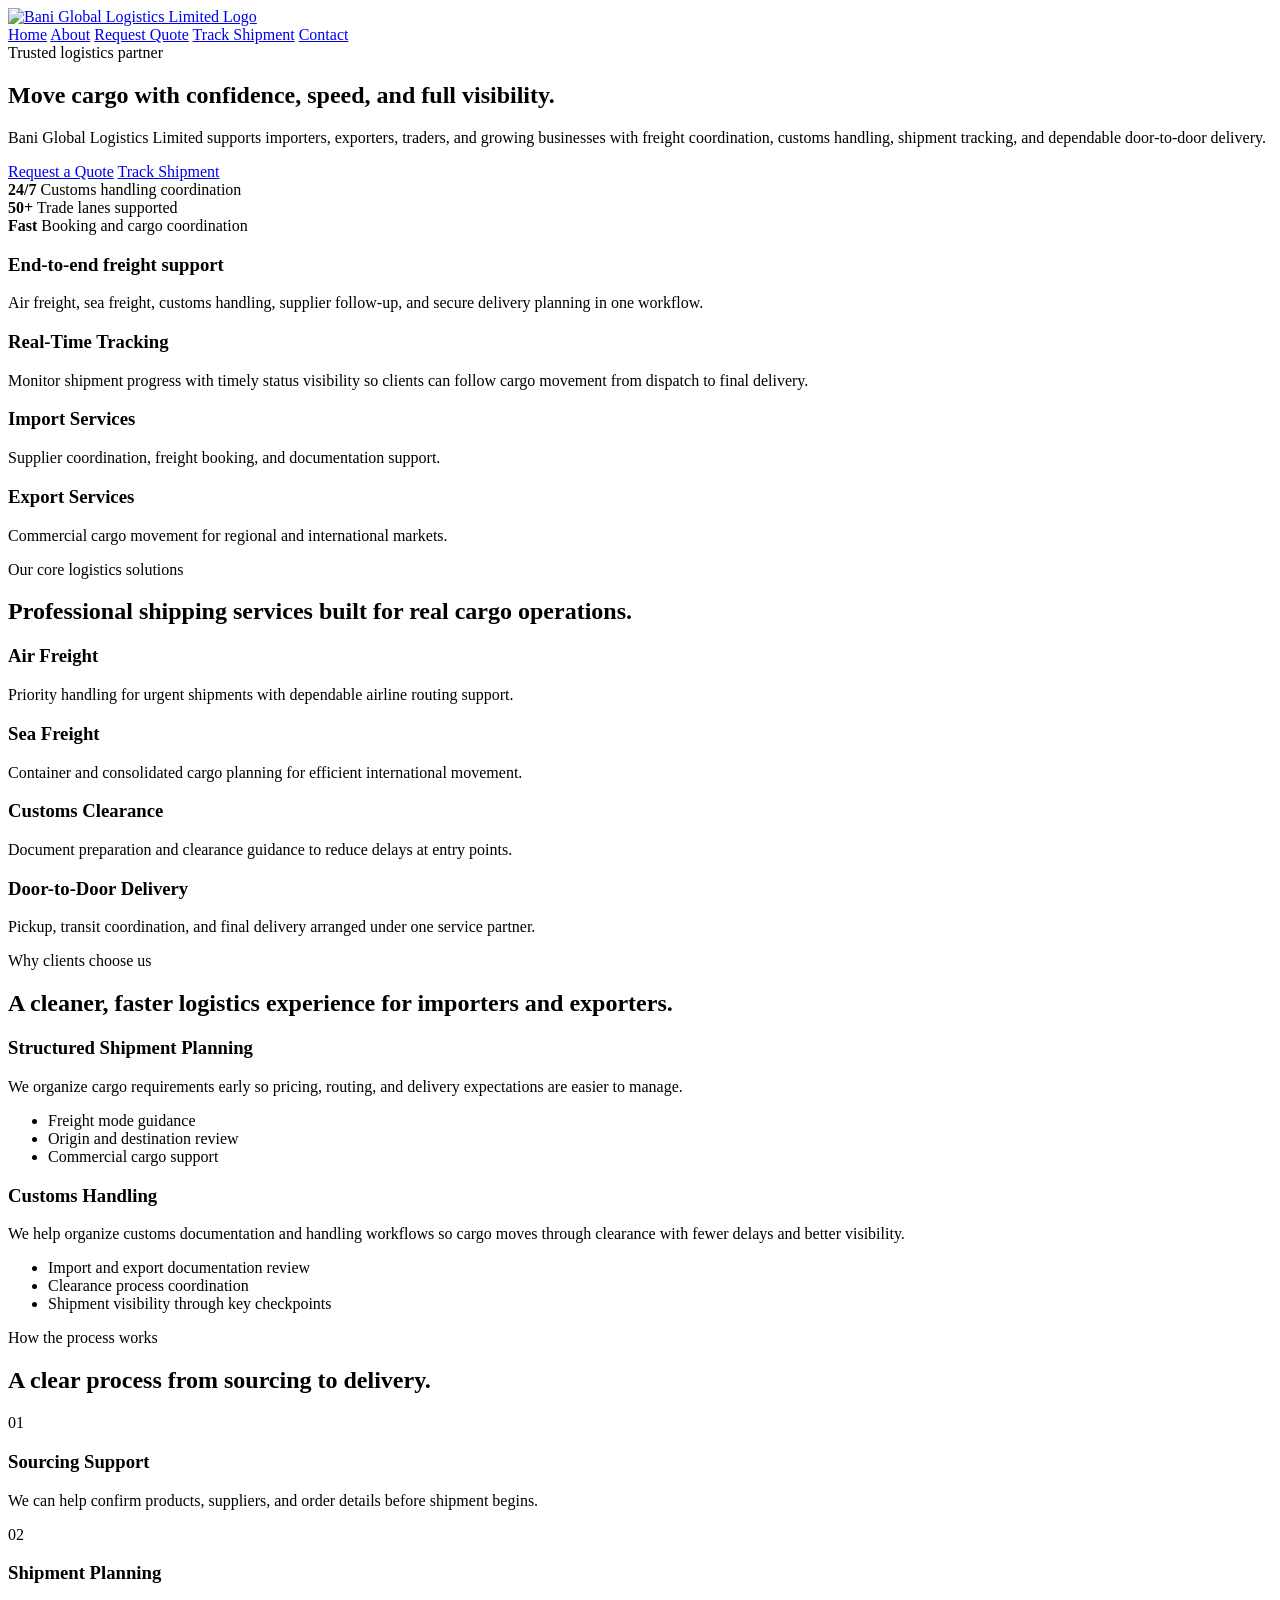
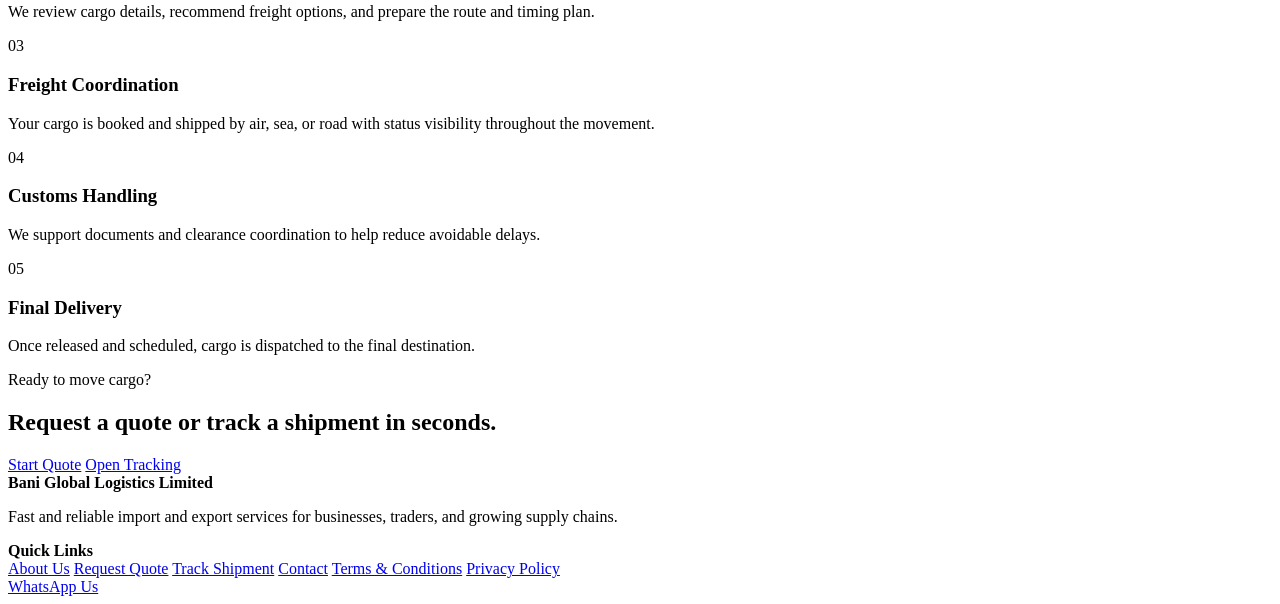
==== index.html @ d04622f5 "Add files to Repo via Upload" ====
<!DOCTYPE html>
<html lang="en">
  <head>
    <meta charset="UTF-8">
    <meta name="viewport" content="width=device-width, initial-scale=1.0">
    <title>Bani Global Logistics Limited | Global Freight & Delivery</title>
    <meta
      name="description"
      content="Bani Global Logistics Limited provides dependable freight forwarding, customs handling, tracking, and cargo delivery solutions."
    >
    <link rel="stylesheet" href="css/style.css">
  </head>
  <body>
    <header class="site-header">
      <div class="nav-wrap">
        <a class="brand" href="index.html" aria-label="Bani Global Logistics Limited home">
          <img src="images/logo.png" alt="Bani Global Logistics Limited Logo">
        </a>
        <nav class="site-nav" aria-label="Main navigation">
          <a class="active" href="index.html">Home</a>
          <a href="about.html">About</a>
          <a href="quote.html">Request Quote</a>
          <a href="track.html">Track Shipment</a>
          <a href="contact.html">Contact</a>
        </nav>
      </div>
    </header>

    <main>
      <section class="hero">
        <div class="hero-copy">
          <div class="eyebrow">Trusted logistics partner</div>
          <h1>Move cargo with confidence, speed, and full visibility.</h1>
          <p>
            Bani Global Logistics Limited supports importers, exporters, traders, and growing
            businesses with freight coordination, customs handling, shipment
            tracking, and dependable door-to-door delivery.
          </p>
          <div class="hero-actions">
            <a class="button primary" href="quote.html">Request a Quote</a>
            <a class="button secondary" href="track.html">Track Shipment</a>
          </div>
          <div class="hero-stats">
            <div class="stat-chip">
              <strong>24/7</strong>
              <span>Customs handling coordination</span>
            </div>
            <div class="stat-chip">
              <strong>50+</strong>
              <span>Trade lanes supported</span>
            </div>
            <div class="stat-chip">
              <strong>Fast</strong>
              <span>Booking and cargo coordination</span>
            </div>
          </div>
        </div>

        <div class="hero-panel">
          <div class="hero-grid">
            <div class="panel panel-dark">
              <h3>End-to-end freight support</h3>
              <p>
                Air freight, sea freight, customs handling, supplier follow-up,
                and secure delivery planning in one workflow.
              </p>
            </div>
            <div class="panel panel-accent">
              <h3>Real-Time Tracking</h3>
              <p>
                Monitor shipment progress with timely status visibility so clients
                can follow cargo movement from dispatch to final delivery.
              </p>
            </div>
            <div class="panel">
              <h3>Import Services</h3>
              <p>Supplier coordination, freight booking, and documentation support.</p>
            </div>
            <div class="panel">
              <h3>Export Services</h3>
              <p>Commercial cargo movement for regional and international markets.</p>
            </div>
          </div>
        </div>
      </section>

      <section class="section">
        <p class="section-intro">Our core logistics solutions</p>
        <h2 class="section-title">Professional shipping services built for real cargo operations.</h2>
        <div class="services-grid">
          <article class="service-card">
            <h3>Air Freight</h3>
            <p>Priority handling for urgent shipments with dependable airline routing support.</p>
          </article>
          <article class="service-card">
            <h3>Sea Freight</h3>
            <p>Container and consolidated cargo planning for efficient international movement.</p>
          </article>
          <article class="service-card">
            <h3>Customs Clearance</h3>
            <p>Document preparation and clearance guidance to reduce delays at entry points.</p>
          </article>
          <article class="service-card">
            <h3>Door-to-Door Delivery</h3>
            <p>Pickup, transit coordination, and final delivery arranged under one service partner.</p>
          </article>
        </div>
      </section>

      <section class="section">
        <p class="section-intro">Why clients choose us</p>
        <h2 class="section-title">A cleaner, faster logistics experience for importers and exporters.</h2>
        <div class="feature-grid">
          <article class="service-card">
            <h3>Structured Shipment Planning</h3>
            <p>
              We organize cargo requirements early so pricing, routing, and
              delivery expectations are easier to manage.
            </p>
            <ul class="list">
              <li>Freight mode guidance</li>
              <li>Origin and destination review</li>
              <li>Commercial cargo support</li>
            </ul>
          </article>
          <article class="service-card">
            <h3>Customs Handling</h3>
            <p>
              We help organize customs documentation and handling workflows so
              cargo moves through clearance with fewer delays and better visibility.
            </p>
            <ul class="list">
              <li>Import and export documentation review</li>
              <li>Clearance process coordination</li>
              <li>Shipment visibility through key checkpoints</li>
            </ul>
          </article>
        </div>
      </section>

      <section class="section process-section">
        <p class="section-intro">How the process works</p>
        <h2 class="section-title">A clear process from sourcing to delivery.</h2>
        <div class="process-grid">
          <article class="process-card">
            <span class="process-number">01</span>
            <h3>Sourcing Support</h3>
            <p>We can help confirm products, suppliers, and order details before shipment begins.</p>
          </article>
          <article class="process-card">
            <span class="process-number">02</span>
            <h3>Shipment Planning</h3>
            <p>We review cargo details, recommend freight options, and prepare the route and timing plan.</p>
          </article>
          <article class="process-card">
            <span class="process-number">03</span>
            <h3>Freight Coordination</h3>
            <p>Your cargo is booked and shipped by air, sea, or road with status visibility throughout the movement.</p>
          </article>
          <article class="process-card">
            <span class="process-number">04</span>
            <h3>Customs Handling</h3>
            <p>We support documents and clearance coordination to help reduce avoidable delays.</p>
          </article>
          <article class="process-card">
            <span class="process-number">05</span>
            <h3>Final Delivery</h3>
            <p>Once released and scheduled, cargo is dispatched to the final destination.</p>
          </article>
        </div>
      </section>

      <section class="section">
        <div class="cta-banner">
          <div>
            <p class="section-intro">Ready to move cargo?</p>
            <h2 class="section-title">Request a quote or track a shipment in seconds.</h2>
          </div>
          <div class="hero-actions">
            <a class="button primary" href="quote.html">Start Quote</a>
            <a class="button secondary" href="track.html">Open Tracking</a>
          </div>
        </div>
      </section>
    </main>

    <footer class="site-footer">
      <div class="footer-card footer-grid">
        <div>
          <strong>Bani Global Logistics Limited</strong>
          <p>
            Fast and reliable import and export services for businesses, traders,
            and growing supply chains.
          </p>
        </div>
        <div>
          <strong>Quick Links</strong>
          <div class="footer-links">
            <a href="about.html">About Us</a>
            <a href="quote.html">Request Quote</a>
            <a href="track.html">Track Shipment</a>
            <a href="contact.html">Contact</a>
            <a href="terms.html">Terms & Conditions</a>
            <a href="privacy.html">Privacy Policy</a>
          </div>
        </div>
      </div>
    </footer>

    <a class="whatsapp-float" href="https://wa.me/254782013236" target="_blank" rel="noopener noreferrer">
      WhatsApp Us
    </a>
  </body>
</html>
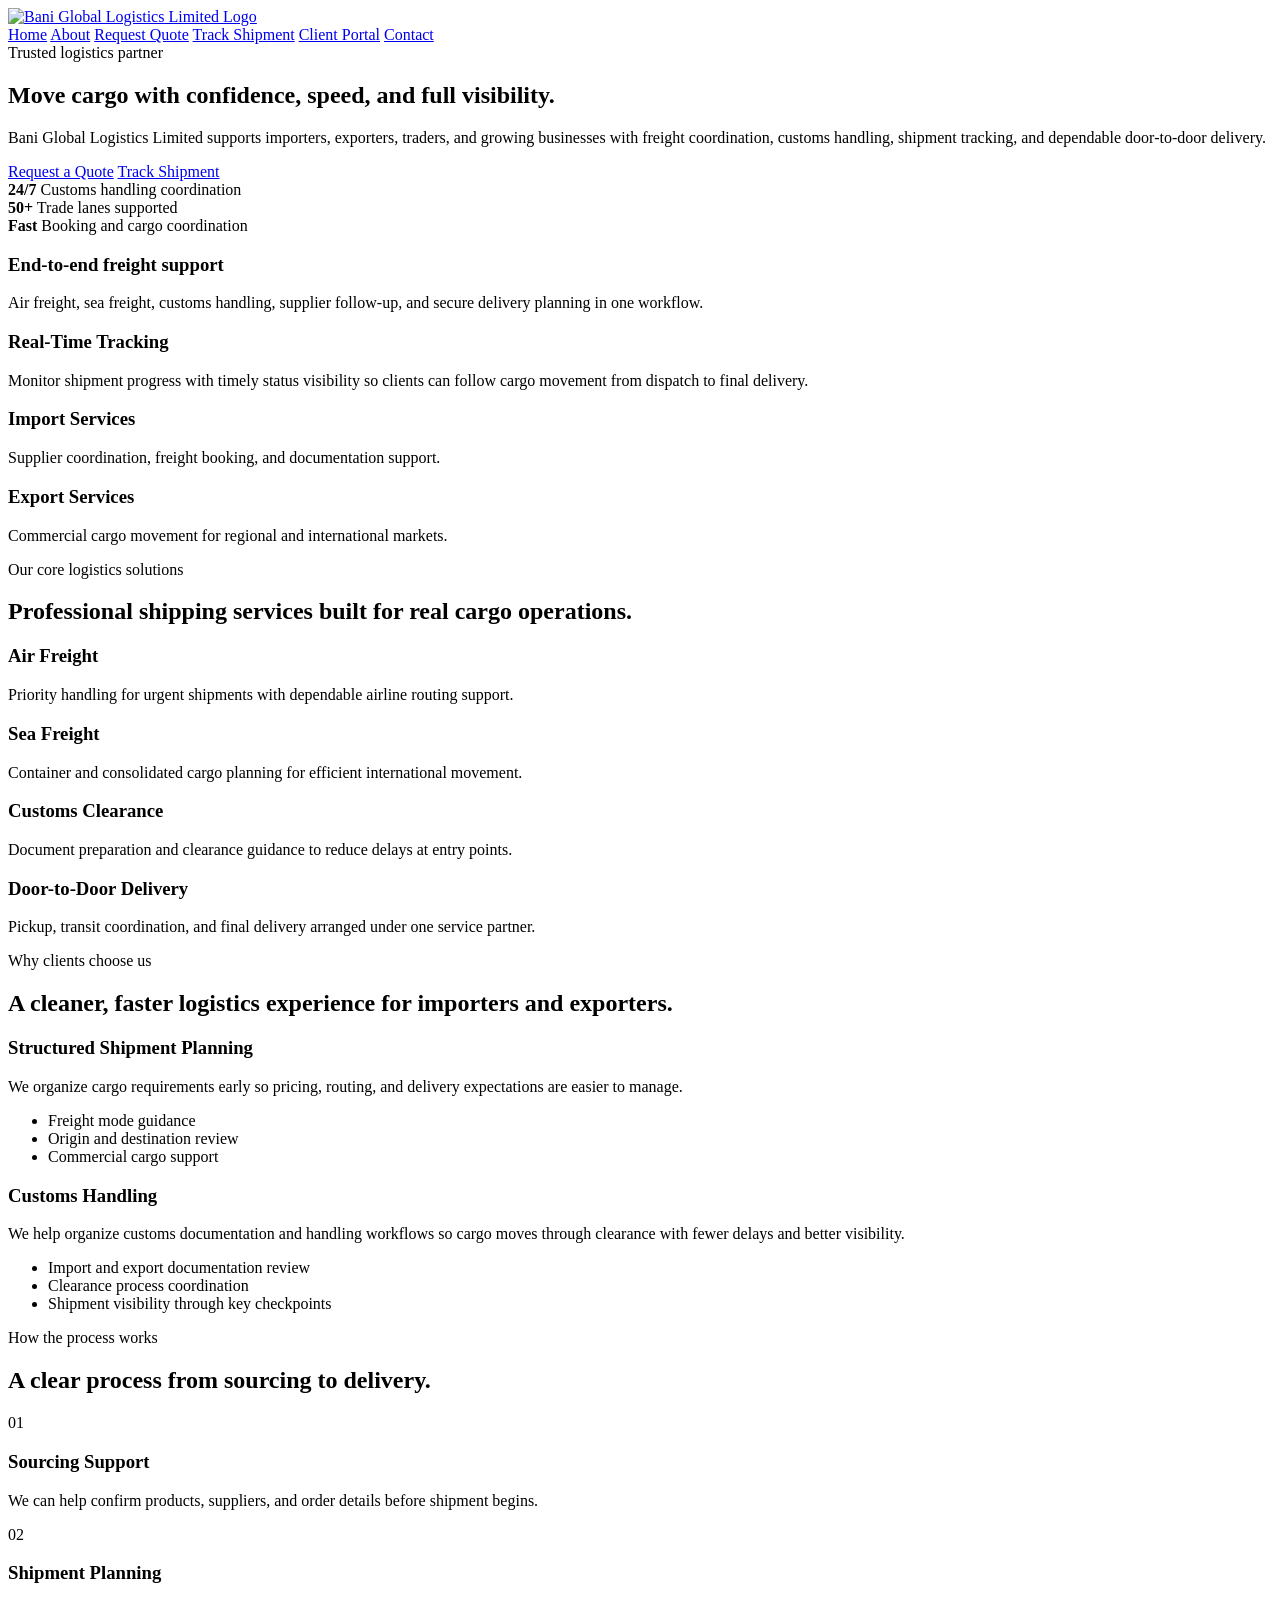
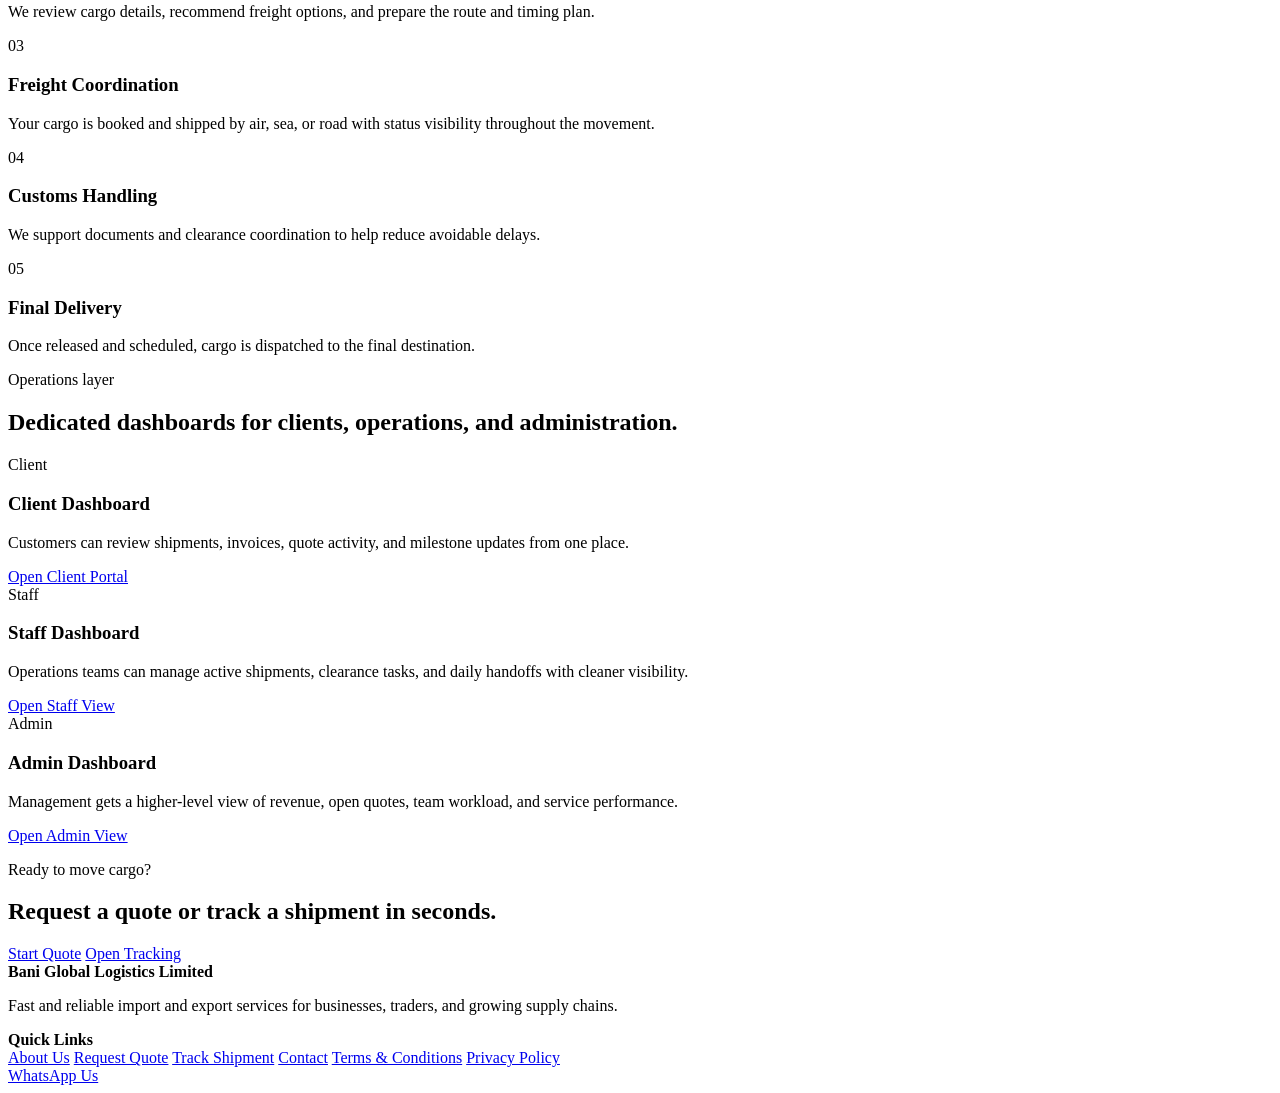
==== commit 763bfbfa: "Add files via upload" ====
--- a/index.html
+++ b/index.html
@@ -21,6 +21,7 @@
           <a href="about.html">About</a>
           <a href="quote.html">Request Quote</a>
           <a href="track.html">Track Shipment</a>
+          <a href="client-dashboard.html">Client Portal</a>
           <a href="contact.html">Contact</a>
         </nav>
       </div>
@@ -170,6 +171,31 @@
         </div>
       </section>
 
+      <section class="section portal-section">
+        <p class="section-intro">Operations layer</p>
+        <h2 class="section-title">Dedicated dashboards for clients, operations, and administration.</h2>
+        <div class="portal-grid">
+          <article class="portal-card">
+            <span class="portal-tag">Client</span>
+            <h3>Client Dashboard</h3>
+            <p>Customers can review shipments, invoices, quote activity, and milestone updates from one place.</p>
+            <a class="button primary" href="client-dashboard.html">Open Client Portal</a>
+          </article>
+          <article class="portal-card">
+            <span class="portal-tag">Staff</span>
+            <h3>Staff Dashboard</h3>
+            <p>Operations teams can manage active shipments, clearance tasks, and daily handoffs with cleaner visibility.</p>
+            <a class="button secondary" href="staff-dashboard.html">Open Staff View</a>
+          </article>
+          <article class="portal-card">
+            <span class="portal-tag">Admin</span>
+            <h3>Admin Dashboard</h3>
+            <p>Management gets a higher-level view of revenue, open quotes, team workload, and service performance.</p>
+            <a class="button secondary" href="admin-dashboard.html">Open Admin View</a>
+          </article>
+        </div>
+      </section>
+
       <section class="section">
         <div class="cta-banner">
           <div>
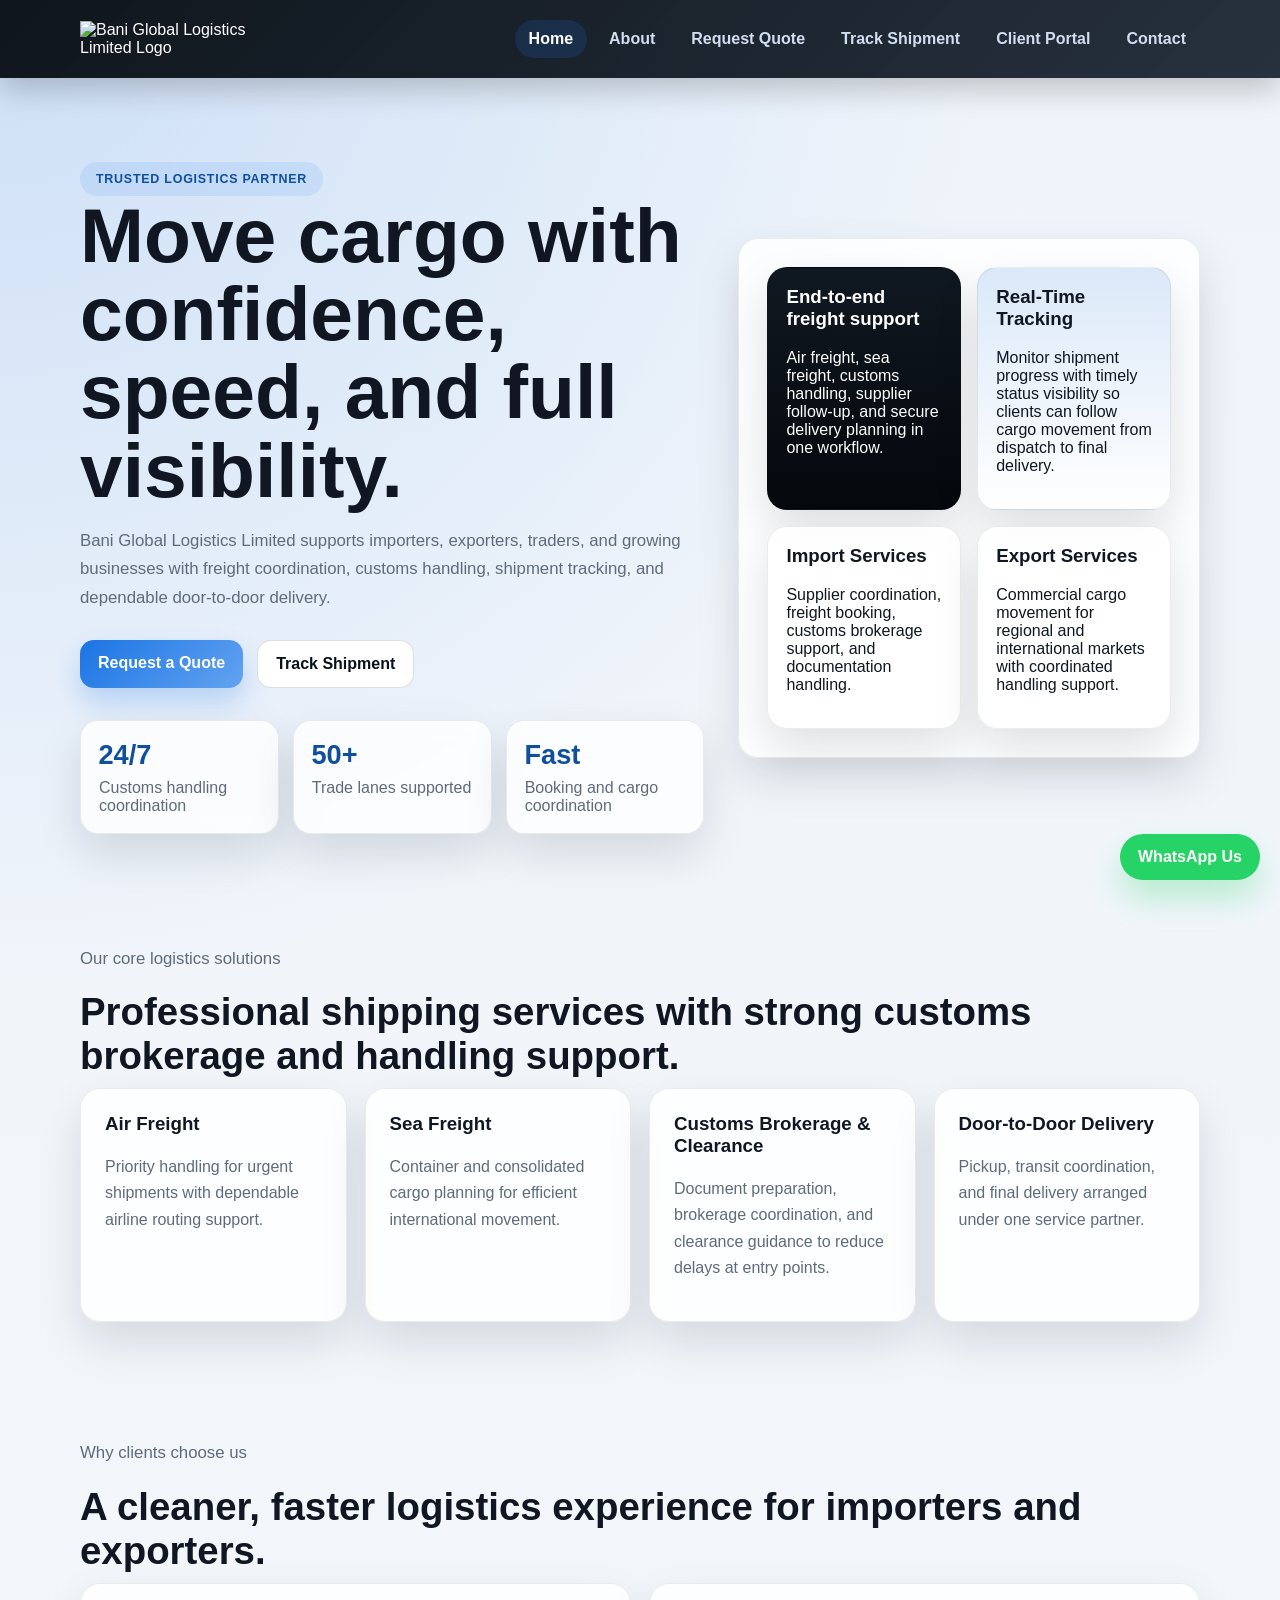
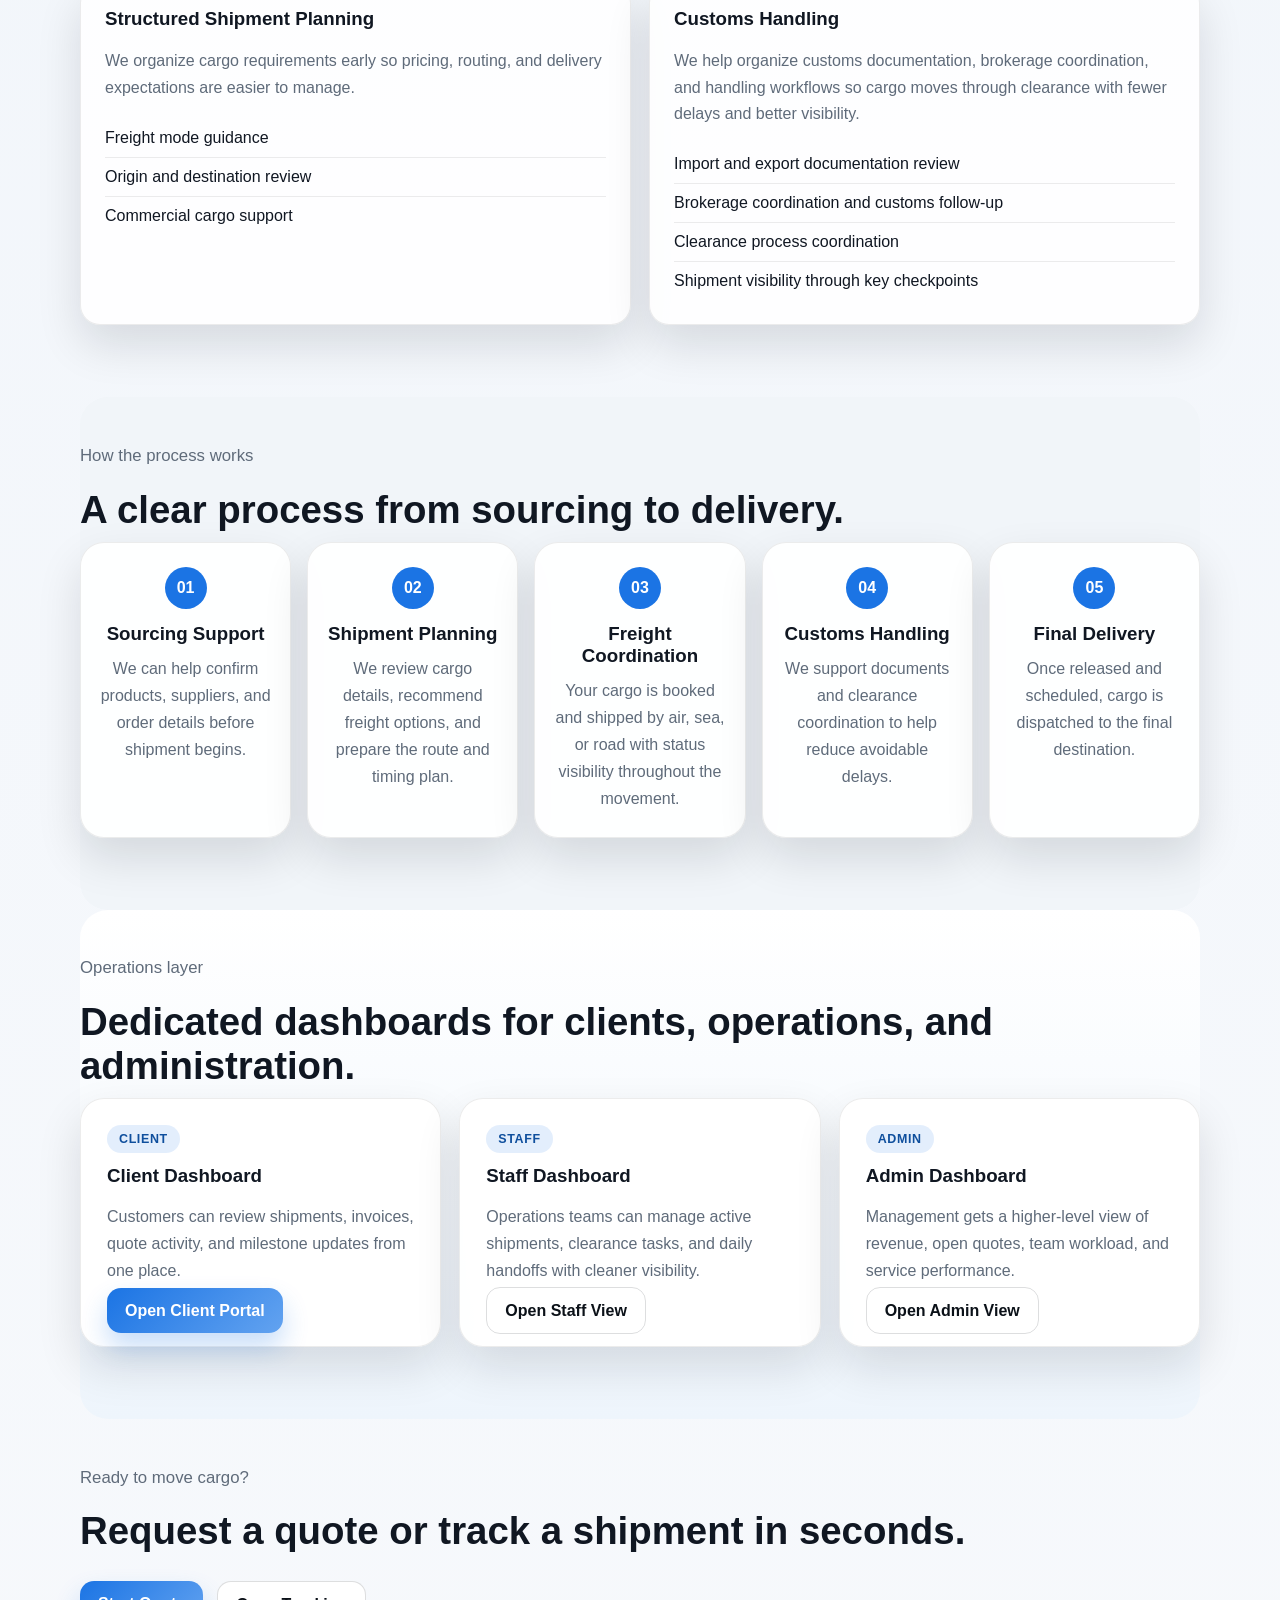
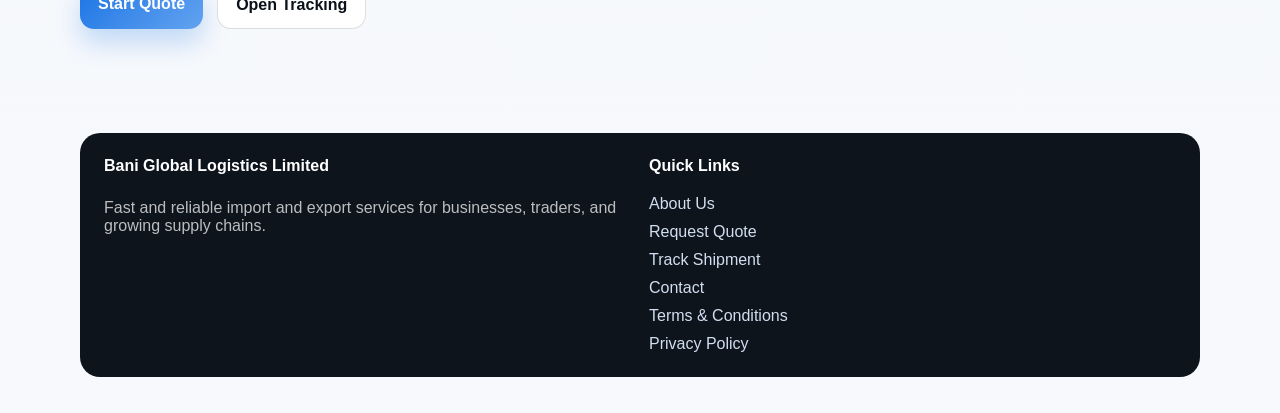
==== commit 3d07b3ec: "Add files via upload" ====
--- a/index.html
+++ b/index.html
@@ -21,7 +21,7 @@
           <a href="about.html">About</a>
           <a href="quote.html">Request Quote</a>
           <a href="track.html">Track Shipment</a>
-          <a href="client-dashboard.html">Client Portal</a>
+          <a href="login.php?role=client">Client Portal</a>
           <a href="contact.html">Contact</a>
         </nav>
       </div>
@@ -75,11 +75,11 @@
             </div>
             <div class="panel">
               <h3>Import Services</h3>
-              <p>Supplier coordination, freight booking, and documentation support.</p>
+              <p>Supplier coordination, freight booking, customs brokerage support, and documentation handling.</p>
             </div>
             <div class="panel">
               <h3>Export Services</h3>
-              <p>Commercial cargo movement for regional and international markets.</p>
+              <p>Commercial cargo movement for regional and international markets with coordinated handling support.</p>
             </div>
           </div>
         </div>
@@ -87,7 +87,7 @@
 
       <section class="section">
         <p class="section-intro">Our core logistics solutions</p>
-        <h2 class="section-title">Professional shipping services built for real cargo operations.</h2>
+        <h2 class="section-title">Professional shipping services with strong customs brokerage and handling support.</h2>
         <div class="services-grid">
           <article class="service-card">
             <h3>Air Freight</h3>
@@ -98,8 +98,8 @@
             <p>Container and consolidated cargo planning for efficient international movement.</p>
           </article>
           <article class="service-card">
-            <h3>Customs Clearance</h3>
-            <p>Document preparation and clearance guidance to reduce delays at entry points.</p>
+            <h3>Customs Brokerage & Clearance</h3>
+            <p>Document preparation, brokerage coordination, and clearance guidance to reduce delays at entry points.</p>
           </article>
           <article class="service-card">
             <h3>Door-to-Door Delivery</h3>
@@ -127,11 +127,12 @@
           <article class="service-card">
             <h3>Customs Handling</h3>
             <p>
-              We help organize customs documentation and handling workflows so
-              cargo moves through clearance with fewer delays and better visibility.
+              We help organize customs documentation, brokerage coordination, and handling workflows
+              so cargo moves through clearance with fewer delays and better visibility.
             </p>
             <ul class="list">
               <li>Import and export documentation review</li>
+              <li>Brokerage coordination and customs follow-up</li>
               <li>Clearance process coordination</li>
               <li>Shipment visibility through key checkpoints</li>
             </ul>
@@ -179,19 +180,19 @@
             <span class="portal-tag">Client</span>
             <h3>Client Dashboard</h3>
             <p>Customers can review shipments, invoices, quote activity, and milestone updates from one place.</p>
-            <a class="button primary" href="client-dashboard.html">Open Client Portal</a>
+            <a class="button primary" href="login.php?role=client">Open Client Portal</a>
           </article>
           <article class="portal-card">
             <span class="portal-tag">Staff</span>
             <h3>Staff Dashboard</h3>
             <p>Operations teams can manage active shipments, clearance tasks, and daily handoffs with cleaner visibility.</p>
-            <a class="button secondary" href="staff-dashboard.html">Open Staff View</a>
+            <a class="button secondary" href="login.php?role=staff">Open Staff View</a>
           </article>
           <article class="portal-card">
             <span class="portal-tag">Admin</span>
             <h3>Admin Dashboard</h3>
             <p>Management gets a higher-level view of revenue, open quotes, team workload, and service performance.</p>
-            <a class="button secondary" href="admin-dashboard.html">Open Admin View</a>
+            <a class="button secondary" href="login.php?role=admin">Open Admin View</a>
           </article>
         </div>
       </section>
--- a/css/style.css
+++ b/css/style.css
@@ -0,0 +1,1042 @@
+:root {
+  --bg: #eef3f9;
+  --surface: #ffffff;
+  --surface-strong: #0b1118;
+  --surface-soft: #1a2430;
+  --text: #101722;
+  --muted: #5f6b7a;
+  --accent: #1b74e4;
+  --accent-deep: #0f4f9d;
+  --accent-soft: #dbe8f8;
+  --border: rgba(16, 23, 34, 0.1);
+  --shadow: 0 20px 45px rgba(11, 17, 24, 0.12);
+  --radius: 20px;
+}
+
+* {
+  box-sizing: border-box;
+}
+
+html {
+  scroll-behavior: smooth;
+}
+
+body {
+  margin: 0;
+  font-family: "Segoe UI", Tahoma, Geneva, Verdana, sans-serif;
+  color: var(--text);
+  background:
+    radial-gradient(circle at top left, rgba(27, 116, 228, 0.16), transparent 26%),
+    linear-gradient(180deg, #eff4fa 0%, #f7f9fc 100%);
+  overflow-x: hidden;
+}
+
+a {
+  color: inherit;
+  text-decoration: none;
+}
+
+img {
+  max-width: 100%;
+  display: block;
+}
+
+.brand img {
+  width: 210px;
+  height: auto;
+  max-height: 72px;
+  object-fit: contain;
+}
+
+.site-header {
+  background: linear-gradient(135deg, rgba(11, 17, 24, 0.98), rgba(30, 40, 54, 0.96));
+  color: #ffffff;
+  position: sticky;
+  top: 0;
+  z-index: 10;
+  box-shadow: 0 12px 30px rgba(0, 0, 0, 0.2);
+}
+
+.nav-wrap,
+.hero,
+.section,
+.page-hero,
+.page-section,
+.site-footer {
+  width: min(1120px, calc(100% - 32px));
+  margin: 0 auto;
+}
+
+.nav-wrap {
+  min-height: 78px;
+  display: flex;
+  align-items: center;
+  justify-content: space-between;
+  gap: 24px;
+}
+
+.brand {
+  display: flex;
+  align-items: center;
+  gap: 14px;
+}
+
+.site-nav {
+  display: flex;
+  align-items: center;
+  gap: 8px;
+  flex-wrap: wrap;
+}
+
+.site-nav a {
+  color: #d2def0;
+  padding: 10px 14px;
+  border-radius: 999px;
+  font-weight: 700;
+  transition: 0.2s ease;
+}
+
+.site-nav a:hover,
+.site-nav a.active {
+  background: rgba(27, 116, 228, 0.16);
+  color: #ffffff;
+}
+
+.hero {
+  min-height: calc(100vh - 78px);
+  padding: 72px 0 54px;
+  display: grid;
+  grid-template-columns: 1.15fr 0.85fr;
+  gap: 34px;
+  align-items: center;
+}
+
+.hero-copy h1,
+.page-hero h1 {
+  margin: 0 0 18px;
+  line-height: 1.02;
+  font-size: clamp(2.7rem, 6vw, 5rem);
+}
+
+.eyebrow {
+  display: inline-flex;
+  align-items: center;
+  gap: 10px;
+  padding: 10px 16px;
+  border-radius: 999px;
+  background: rgba(27, 116, 228, 0.1);
+  color: var(--accent-deep);
+  font-weight: 800;
+  letter-spacing: 0.06em;
+  text-transform: uppercase;
+  font-size: 0.78rem;
+}
+
+.hero-copy p,
+.page-hero p,
+.section-intro {
+  color: var(--muted);
+  font-size: 1.05rem;
+  line-height: 1.7;
+}
+
+.hero-actions {
+  display: flex;
+  gap: 14px;
+  flex-wrap: wrap;
+  margin: 28px 0 32px;
+}
+
+.button,
+button {
+  appearance: none;
+  border: 0;
+  border-radius: 14px;
+  padding: 14px 18px;
+  font-weight: 800;
+  font-size: 1rem;
+  cursor: pointer;
+  transition: transform 0.2s ease, box-shadow 0.2s ease, background 0.2s ease;
+  font-family: inherit;
+}
+
+.button:hover,
+button:hover {
+  transform: translateY(-2px);
+}
+
+.button.primary,
+button,
+.stat-chip strong {
+  background: linear-gradient(135deg, var(--accent), #63a3f0);
+  color: #ffffff;
+  box-shadow: 0 14px 26px rgba(27, 116, 228, 0.24);
+}
+
+.button.secondary {
+  background: #ffffff;
+  color: var(--surface-strong);
+  border: 1px solid rgba(16, 23, 34, 0.14);
+}
+
+.hero-stats {
+  display: grid;
+  grid-template-columns: repeat(3, minmax(0, 1fr));
+  gap: 14px;
+}
+
+.stat-chip {
+  background: rgba(255, 255, 255, 0.78);
+  backdrop-filter: blur(8px);
+  border: 1px solid rgba(17, 17, 17, 0.08);
+  border-radius: 18px;
+  padding: 18px;
+  box-shadow: var(--shadow);
+}
+
+.stat-chip strong {
+  display: inline-block;
+  background: none;
+  box-shadow: none;
+  color: var(--accent-deep);
+  font-size: 1.7rem;
+  padding: 0;
+}
+
+.stat-chip span {
+  display: block;
+  margin-top: 8px;
+  color: var(--muted);
+}
+
+.hero-panel,
+.panel,
+.service-card,
+.tracking-card,
+.quote-card {
+  background: rgba(255, 255, 255, 0.85);
+  border: 1px solid rgba(17, 17, 17, 0.08);
+  border-radius: var(--radius);
+  box-shadow: var(--shadow);
+}
+
+.hero-panel {
+  padding: 28px;
+}
+
+.hero-grid {
+  display: grid;
+  grid-template-columns: 1fr 1fr;
+  gap: 16px;
+}
+
+.hero-grid .panel {
+  padding: 18px;
+  min-height: 144px;
+}
+
+.panel-dark {
+  background: linear-gradient(180deg, #101821, #05080d);
+  color: #ffffff;
+}
+
+.panel-accent {
+  background: linear-gradient(180deg, #dbe8f8, #ffffff);
+}
+
+.panel h3,
+.service-card h3,
+.tracking-card h3,
+.quote-card h3 {
+  margin-top: 0;
+}
+
+.page-hero {
+  padding: 72px 0 26px;
+}
+
+.section,
+.page-section {
+  padding: 28px 0 72px;
+}
+
+.section-title {
+  margin: 0 0 10px;
+  font-size: clamp(1.8rem, 3vw, 2.6rem);
+}
+
+.services-grid,
+.feature-grid,
+.page-grid {
+  display: grid;
+  gap: 18px;
+}
+
+.services-grid {
+  grid-template-columns: repeat(4, minmax(0, 1fr));
+}
+
+.feature-grid,
+.page-grid {
+  grid-template-columns: repeat(2, minmax(0, 1fr));
+}
+
+.service-card,
+.tracking-card,
+.quote-card {
+  padding: 24px;
+}
+
+.service-card p,
+.tracking-card p,
+.quote-card p {
+  color: var(--muted);
+  line-height: 1.65;
+}
+
+.list {
+  padding: 0;
+  margin: 18px 0 0;
+  list-style: none;
+}
+
+.list li {
+  padding: 10px 0;
+  border-bottom: 1px solid rgba(17, 17, 17, 0.08);
+}
+
+.list li:last-child {
+  border-bottom: 0;
+}
+
+form {
+  display: grid;
+  gap: 14px;
+}
+
+.form-grid {
+  display: grid;
+  grid-template-columns: repeat(2, minmax(0, 1fr));
+  gap: 14px;
+}
+
+label {
+  display: grid;
+  gap: 8px;
+  font-weight: 700;
+}
+
+input,
+textarea,
+select {
+  width: 100%;
+  border: 1px solid rgba(17, 17, 17, 0.12);
+  border-radius: 14px;
+  padding: 14px 15px;
+  font: inherit;
+  background: #ffffff;
+  color: var(--text);
+}
+
+textarea {
+  min-height: 140px;
+  resize: vertical;
+}
+
+.tracking-search {
+  display: grid;
+  grid-template-columns: 1fr auto;
+  gap: 12px;
+}
+
+.status-card {
+  margin-top: 18px;
+  padding: 20px;
+  border-radius: 18px;
+  background: linear-gradient(180deg, #0e151d, #1e2834);
+  color: #ffffff;
+}
+
+.status-card span {
+  display: inline-block;
+  margin-bottom: 12px;
+  padding: 8px 12px;
+  border-radius: 999px;
+  background: rgba(27, 116, 228, 0.18);
+  color: #d3e6ff;
+  font-size: 0.84rem;
+  font-weight: 700;
+  text-transform: uppercase;
+  letter-spacing: 0.05em;
+}
+
+.site-footer {
+  padding: 0 0 36px;
+}
+
+.site-footer strong {
+  display: inline-block;
+  margin-bottom: 8px;
+}
+
+.footer-card {
+  border-radius: var(--radius);
+  background: #0d141c;
+  color: #ffffff;
+  padding: 24px;
+}
+
+.footer-card p {
+  color: rgba(255, 255, 255, 0.72);
+  margin-bottom: 0;
+}
+
+.footer-grid {
+  display: grid;
+  grid-template-columns: repeat(2, minmax(0, 1fr));
+  gap: 18px;
+}
+
+.footer-links {
+  display: grid;
+  gap: 10px;
+  margin-top: 12px;
+}
+
+.footer-links a {
+  color: #d2def0;
+}
+
+.footer-links a:hover {
+  color: #ffffff;
+}
+
+.info-grid,
+.contact-grid {
+  display: grid;
+  gap: 18px;
+  grid-template-columns: repeat(2, minmax(0, 1fr));
+}
+
+.info-card {
+  background: rgba(255, 255, 255, 0.9);
+  border: 1px solid rgba(17, 17, 17, 0.08);
+  border-radius: 24px;
+  box-shadow: var(--shadow);
+  padding: 28px;
+}
+
+.info-card h3 {
+  margin-top: 0;
+}
+
+.info-card p {
+  color: var(--muted);
+  line-height: 1.75;
+}
+
+.contact-points {
+  list-style: none;
+  padding: 0;
+  margin: 16px 0 0;
+}
+
+.contact-points li {
+  padding: 12px 0;
+  border-bottom: 1px solid rgba(17, 17, 17, 0.08);
+  color: var(--muted);
+}
+
+.contact-points a,
+.legal-card a {
+  color: var(--accent-deep);
+}
+
+.contact-points a:hover,
+.legal-card a:hover {
+  text-decoration: underline;
+}
+
+.process-section {
+  background: #f1f5f9;
+  border-radius: 28px;
+}
+
+.process-grid {
+  display: grid;
+  grid-template-columns: repeat(5, minmax(0, 1fr));
+  gap: 16px;
+  align-items: stretch;
+}
+
+.process-card {
+  background: rgba(255, 255, 255, 0.92);
+  border: 1px solid rgba(17, 17, 17, 0.08);
+  border-radius: 24px;
+  box-shadow: var(--shadow);
+  padding: 24px 18px;
+  text-align: center;
+}
+
+.process-number {
+  width: 42px;
+  height: 42px;
+  border-radius: 999px;
+  display: inline-grid;
+  place-items: center;
+  background: var(--accent);
+  color: #ffffff;
+  font-weight: 800;
+  margin-bottom: 14px;
+}
+
+.process-card h3 {
+  margin-top: 0;
+  margin-bottom: 10px;
+}
+
+.process-card p {
+  color: var(--muted);
+  line-height: 1.7;
+  margin: 0;
+}
+
+.portal-section {
+  background: linear-gradient(180deg, #ffffff, #eef5fc);
+  border-radius: 28px;
+}
+
+.portal-grid {
+  display: grid;
+  grid-template-columns: repeat(3, minmax(0, 1fr));
+  gap: 18px;
+  align-items: stretch;
+}
+
+.portal-card {
+  background: rgba(255, 255, 255, 0.94);
+  border: 1px solid rgba(17, 17, 17, 0.08);
+  border-radius: 24px;
+  box-shadow: var(--shadow);
+  padding: 26px;
+}
+
+.portal-card h3 {
+  margin-top: 12px;
+  margin-bottom: 10px;
+}
+
+.portal-card p {
+  color: var(--muted);
+  line-height: 1.7;
+  margin-bottom: 18px;
+}
+
+.portal-tag {
+  display: inline-flex;
+  border-radius: 999px;
+  padding: 7px 12px;
+  background: rgba(27, 116, 228, 0.12);
+  color: var(--accent-deep);
+  font-size: 0.78rem;
+  font-weight: 800;
+  text-transform: uppercase;
+  letter-spacing: 0.05em;
+}
+
+.legal-card {
+  width: min(900px, 100%);
+  margin: 0 auto;
+  background: rgba(255, 255, 255, 0.9);
+  border: 1px solid rgba(17, 17, 17, 0.08);
+  border-radius: 24px;
+  box-shadow: var(--shadow);
+  padding: 28px;
+}
+
+.legal-card h2 {
+  margin-top: 0;
+  margin-bottom: 10px;
+}
+
+.legal-card p {
+  color: var(--muted);
+  line-height: 1.75;
+  margin-bottom: 24px;
+}
+
+.legal-hero {
+  padding-bottom: 18px;
+}
+
+.legal-meta {
+  margin-top: 12px;
+  font-size: 0.92rem;
+  color: var(--muted);
+}
+
+.toc-card {
+  width: min(1120px, 100%);
+  margin: 0 auto 24px;
+  background: rgba(255, 255, 255, 0.92);
+  border: 1px solid rgba(17, 17, 17, 0.08);
+  border-radius: 24px;
+  box-shadow: var(--shadow);
+  padding: 24px;
+}
+
+.toc-card h2 {
+  margin-top: 0;
+  margin-bottom: 14px;
+}
+
+.toc-grid {
+  display: flex;
+  flex-wrap: wrap;
+  gap: 10px;
+}
+
+.toc-grid a {
+  padding: 8px 14px;
+  border-radius: 999px;
+  background: #f1f5f9;
+  color: #1e293b;
+  font-size: 0.9rem;
+  font-weight: 600;
+}
+
+.toc-grid a:hover {
+  background: var(--accent);
+  color: #ffffff;
+}
+
+.legal-section {
+  margin-bottom: 32px;
+  scroll-margin-top: 100px;
+}
+
+.legal-section h2 {
+  margin-bottom: 12px;
+  padding-bottom: 10px;
+  border-bottom: 2px solid #e2e8f0;
+}
+
+.legal-section h3 {
+  margin: 16px 0 8px;
+}
+
+.legal-section ul,
+.legal-section ol {
+  margin: 12px 0 18px 22px;
+  color: var(--muted);
+}
+
+.legal-section li {
+  margin-bottom: 8px;
+}
+
+.legal-callout {
+  padding: 16px;
+  border-radius: 14px;
+  margin-bottom: 24px;
+}
+
+.legal-callout-warning {
+  background: #fef9e3;
+  border-left: 4px solid #e6b422;
+}
+
+.legal-callout-liability {
+  background: #fff5f0;
+  border-left: 4px solid #dc7a2c;
+}
+
+.legal-footer-note {
+  margin-top: 24px;
+  padding-top: 18px;
+  border-top: 1px solid #e2e8f0;
+  text-align: center;
+}
+
+.legal-footer-note p {
+  margin-bottom: 10px;
+}
+
+.dashboard-page {
+  background:
+    radial-gradient(circle at top left, rgba(27, 116, 228, 0.12), transparent 24%),
+    linear-gradient(180deg, #eff4fa 0%, #f8fbfe 100%);
+}
+
+.dashboard-shell {
+  width: min(1240px, calc(100% - 32px));
+  margin: 0 auto;
+  padding: 34px 0 72px;
+}
+
+.dashboard-hero {
+  display: flex;
+  justify-content: space-between;
+  align-items: flex-start;
+  gap: 18px;
+  margin-bottom: 24px;
+}
+
+.dashboard-hero h1 {
+  margin: 12px 0 10px;
+  font-size: clamp(2rem, 4vw, 3.2rem);
+  line-height: 1.02;
+}
+
+.dashboard-hero p {
+  color: var(--muted);
+  max-width: 760px;
+  line-height: 1.75;
+}
+
+.dashboard-actions {
+  display: flex;
+  gap: 12px;
+  flex-wrap: wrap;
+}
+
+.dashboard-stats,
+.dashboard-grid,
+.dashboard-mini-grid {
+  display: grid;
+  gap: 18px;
+}
+
+.dashboard-stats {
+  grid-template-columns: repeat(4, minmax(0, 1fr));
+  margin-bottom: 24px;
+}
+
+.dashboard-mini-grid {
+  grid-template-columns: repeat(3, minmax(0, 1fr));
+}
+
+.dashboard-grid {
+  grid-template-columns: 1.2fr 0.8fr;
+  margin-bottom: 24px;
+}
+
+.dashboard-card,
+.dashboard-stat {
+  background: rgba(255, 255, 255, 0.94);
+  border: 1px solid rgba(17, 17, 17, 0.08);
+  border-radius: 24px;
+  box-shadow: var(--shadow);
+  min-width: 0;
+}
+
+.dashboard-stat {
+  padding: 22px;
+}
+
+.dashboard-stat strong {
+  display: block;
+  font-size: 2rem;
+  color: var(--accent-deep);
+}
+
+.dashboard-stat span {
+  color: var(--muted);
+}
+
+.dashboard-card {
+  padding: 24px;
+}
+
+.dashboard-card h2,
+.dashboard-card h3 {
+  margin-top: 0;
+  margin-bottom: 10px;
+}
+
+.dashboard-subtitle {
+  color: var(--muted);
+  margin-top: -4px;
+  margin-bottom: 18px;
+}
+
+.dashboard-table {
+  width: 100%;
+  border-collapse: collapse;
+  table-layout: fixed;
+}
+
+.dashboard-table th,
+.dashboard-table td {
+  padding: 12px 10px;
+  border-bottom: 1px solid rgba(17, 17, 17, 0.08);
+  text-align: left;
+  vertical-align: top;
+  word-break: break-word;
+}
+
+.dashboard-table th {
+  color: var(--muted);
+  font-size: 0.82rem;
+  text-transform: uppercase;
+  letter-spacing: 0.05em;
+}
+
+.dashboard-table tr:last-child td {
+  border-bottom: 0;
+}
+
+.badge {
+  display: inline-flex;
+  align-items: center;
+  border-radius: 999px;
+  padding: 7px 11px;
+  font-size: 0.75rem;
+  font-weight: 800;
+  letter-spacing: 0.04em;
+  text-transform: uppercase;
+}
+
+.badge-blue {
+  background: rgba(27, 116, 228, 0.14);
+  color: var(--accent-deep);
+}
+
+.badge-gold {
+  background: rgba(230, 180, 34, 0.18);
+  color: #8f6600;
+}
+
+.badge-green {
+  background: rgba(16, 185, 129, 0.16);
+  color: #0d8d64;
+}
+
+.badge-red {
+  background: rgba(239, 68, 68, 0.14);
+  color: #c23434;
+}
+
+.timeline {
+  display: grid;
+  gap: 14px;
+}
+
+.timeline-item {
+  padding-left: 18px;
+  border-left: 3px solid rgba(27, 116, 228, 0.24);
+}
+
+.timeline-item strong {
+  display: block;
+  margin-bottom: 4px;
+}
+
+.timeline-item span,
+.timeline-item p {
+  color: var(--muted);
+  margin: 0;
+}
+
+.dashboard-list {
+  list-style: none;
+  padding: 0;
+  margin: 0;
+  display: grid;
+  gap: 12px;
+}
+
+.dashboard-list li {
+  display: flex;
+  justify-content: space-between;
+  gap: 12px;
+  align-items: flex-start;
+  padding: 14px 0;
+  border-bottom: 1px solid rgba(17, 17, 17, 0.08);
+}
+
+.dashboard-list li:last-child {
+  border-bottom: 0;
+}
+
+.dashboard-list small,
+.muted {
+  color: var(--muted);
+}
+
+.dashboard-page .site-nav a,
+.dashboard-page .button,
+.dashboard-page button,
+.dashboard-page .badge,
+.dashboard-page .eyebrow,
+.dashboard-page .dashboard-stat strong,
+.dashboard-page .dashboard-card,
+.dashboard-page .dashboard-table,
+.dashboard-page .dashboard-list,
+.dashboard-page .timeline {
+  font-family: "Segoe UI", Tahoma, Geneva, Verdana, sans-serif;
+}
+
+.whatsapp-float {
+  position: fixed;
+  right: 20px;
+  bottom: 20px;
+  z-index: 60;
+  display: inline-flex;
+  align-items: center;
+  gap: 10px;
+  padding: 14px 18px;
+  border-radius: 999px;
+  background: #25d366;
+  color: #ffffff;
+  font-weight: 800;
+  box-shadow: 0 18px 32px rgba(37, 211, 102, 0.28);
+}
+
+.whatsapp-float:hover {
+  opacity: 0.92;
+}
+
+@media (max-width: 1200px) {
+  .process-grid {
+    grid-template-columns: repeat(3, minmax(0, 1fr));
+  }
+
+  .dashboard-stats {
+    grid-template-columns: repeat(2, minmax(0, 1fr));
+  }
+
+  .dashboard-mini-grid {
+    grid-template-columns: repeat(2, minmax(0, 1fr));
+  }
+}
+
+@media (max-width: 1040px) {
+  .hero,
+  .hero-grid,
+  .portal-grid,
+  .dashboard-grid {
+    grid-template-columns: 1fr;
+  }
+
+  .hero {
+    min-height: auto;
+  }
+}
+
+@media (max-width: 920px) {
+  .hero,
+  .page-grid,
+  .feature-grid,
+  .services-grid,
+  .footer-grid,
+  .info-grid,
+  .contact-grid,
+  .process-grid,
+  .portal-grid,
+  .dashboard-stats,
+  .dashboard-grid,
+  .dashboard-mini-grid {
+    grid-template-columns: 1fr;
+  }
+
+  .hero {
+    min-height: auto;
+  }
+
+  .hero-stats,
+  .hero-grid,
+  .form-grid {
+    grid-template-columns: 1fr;
+  }
+}
+
+@media (max-width: 620px) {
+  .nav-wrap {
+    padding: 14px 0;
+    flex-direction: column;
+    align-items: flex-start;
+  }
+
+  .site-nav {
+    width: 100%;
+  }
+
+  .site-nav a {
+    padding-left: 0;
+  }
+
+  .tracking-search {
+    grid-template-columns: 1fr;
+  }
+
+  .brand img {
+    width: 170px;
+    max-height: 60px;
+  }
+
+  .dashboard-hero {
+    flex-direction: column;
+  }
+
+  .dashboard-shell {
+    width: min(100% - 24px, 1240px);
+    padding-top: 24px;
+  }
+
+  .dashboard-stat strong {
+    font-size: 1.6rem;
+  }
+
+  .dashboard-card,
+  .dashboard-stat,
+  .portal-card,
+  .process-card,
+  .info-card,
+  .service-card,
+  .tracking-card,
+  .quote-card,
+  .legal-card {
+    padding: 20px;
+    border-radius: 20px;
+  }
+
+  .hero-copy h1,
+  .page-hero h1 {
+    font-size: clamp(2.1rem, 11vw, 3.1rem);
+  }
+
+  .dashboard-table,
+  .dashboard-table thead,
+  .dashboard-table tbody,
+  .dashboard-table th,
+  .dashboard-table td,
+  .dashboard-table tr {
+    display: block;
+    width: 100%;
+  }
+
+  .dashboard-table thead {
+    display: none;
+  }
+
+  .dashboard-table tr {
+    padding: 10px 0;
+    border-bottom: 1px solid rgba(17, 17, 17, 0.08);
+  }
+
+  .dashboard-table tr:last-child {
+    border-bottom: 0;
+  }
+
+  .dashboard-table td {
+    border-bottom: 0;
+    padding: 6px 0;
+  }
+
+  .whatsapp-float {
+    right: 14px;
+    bottom: 14px;
+    padding: 12px 16px;
+  }
+}
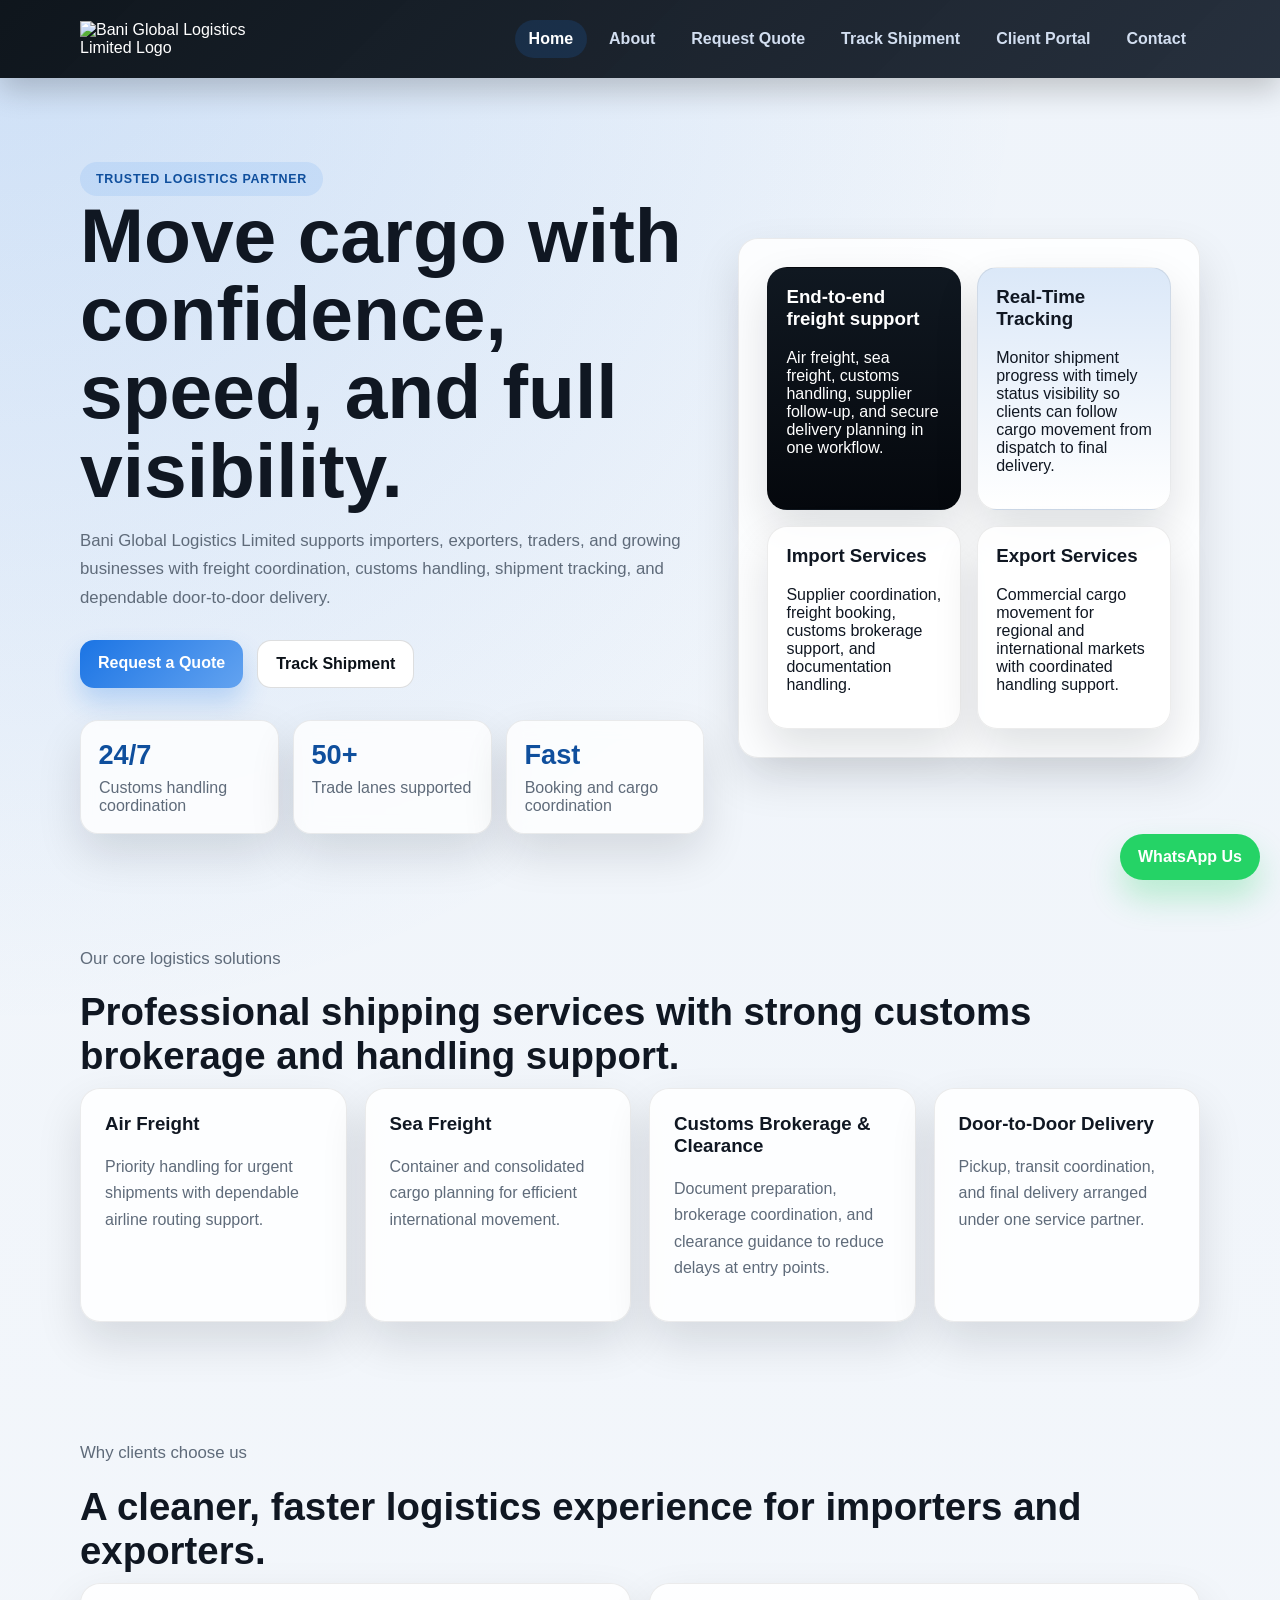
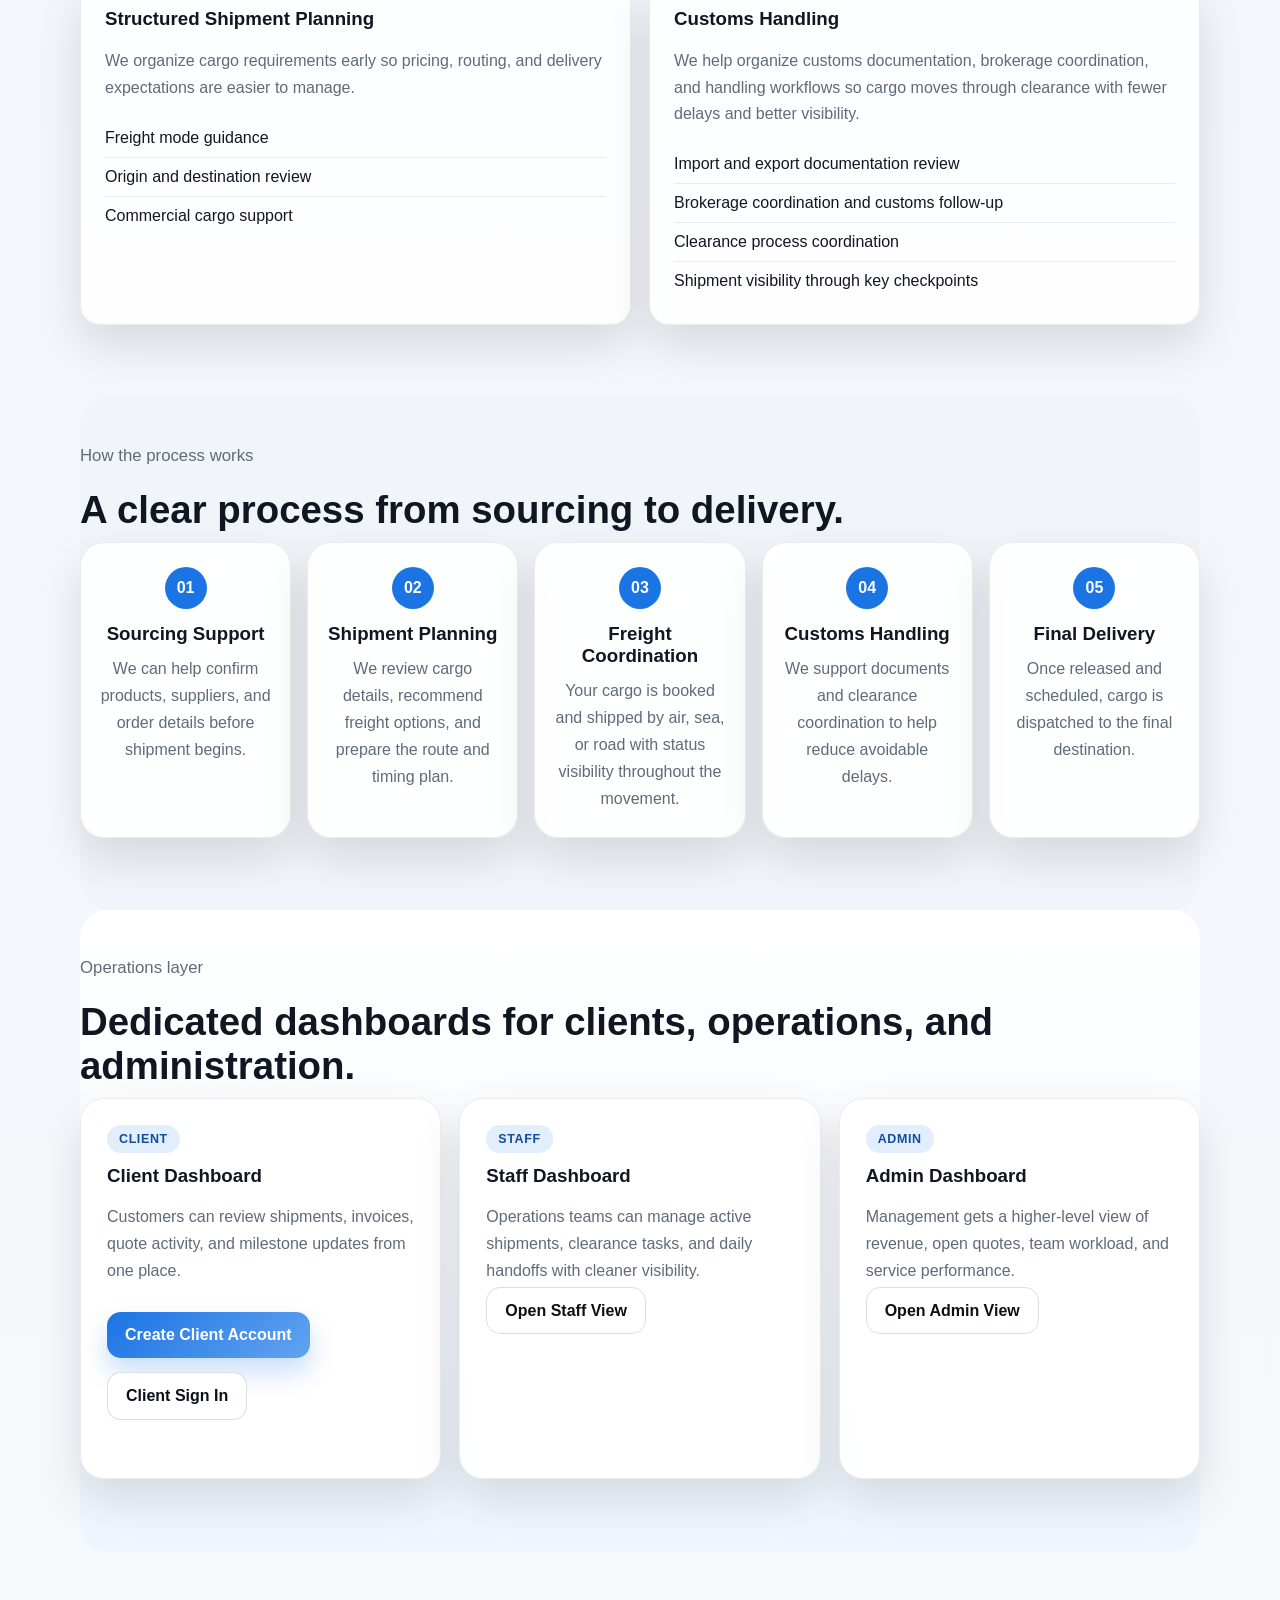
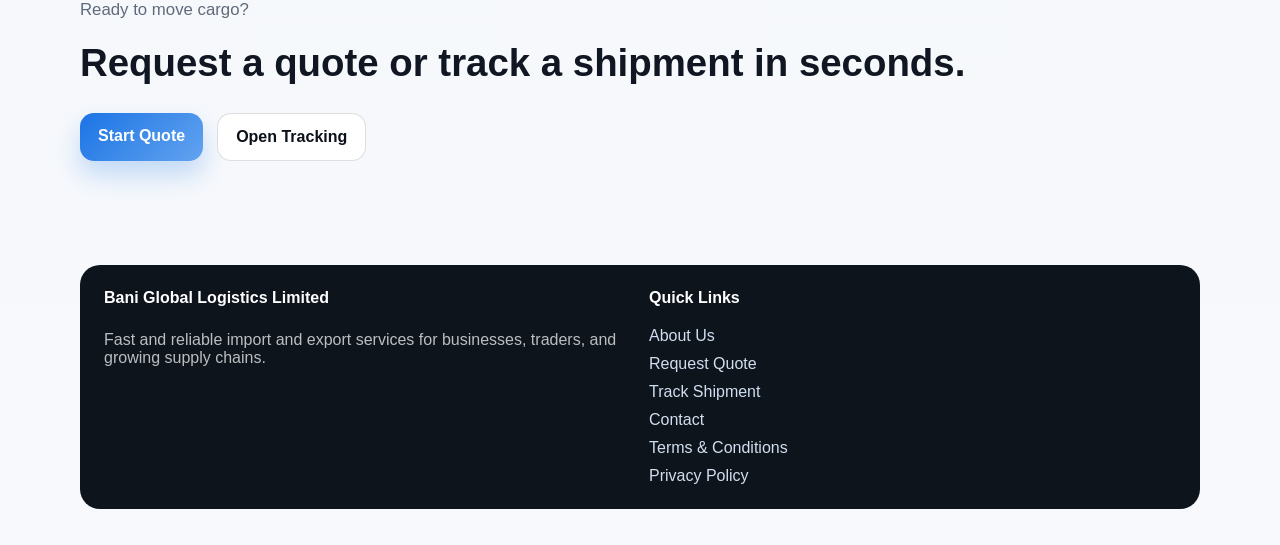
==== commit 5632736a: "Add files via upload" ====
--- a/index.html
+++ b/index.html
@@ -180,7 +180,10 @@
             <span class="portal-tag">Client</span>
             <h3>Client Dashboard</h3>
             <p>Customers can review shipments, invoices, quote activity, and milestone updates from one place.</p>
-            <a class="button primary" href="login.php?role=client">Open Client Portal</a>
+            <div class="hero-actions">
+              <a class="button primary" href="register.php">Create Client Account</a>
+              <a class="button secondary" href="login.php?role=client">Client Sign In</a>
+            </div>
           </article>
           <article class="portal-card">
             <span class="portal-tag">Staff</span>
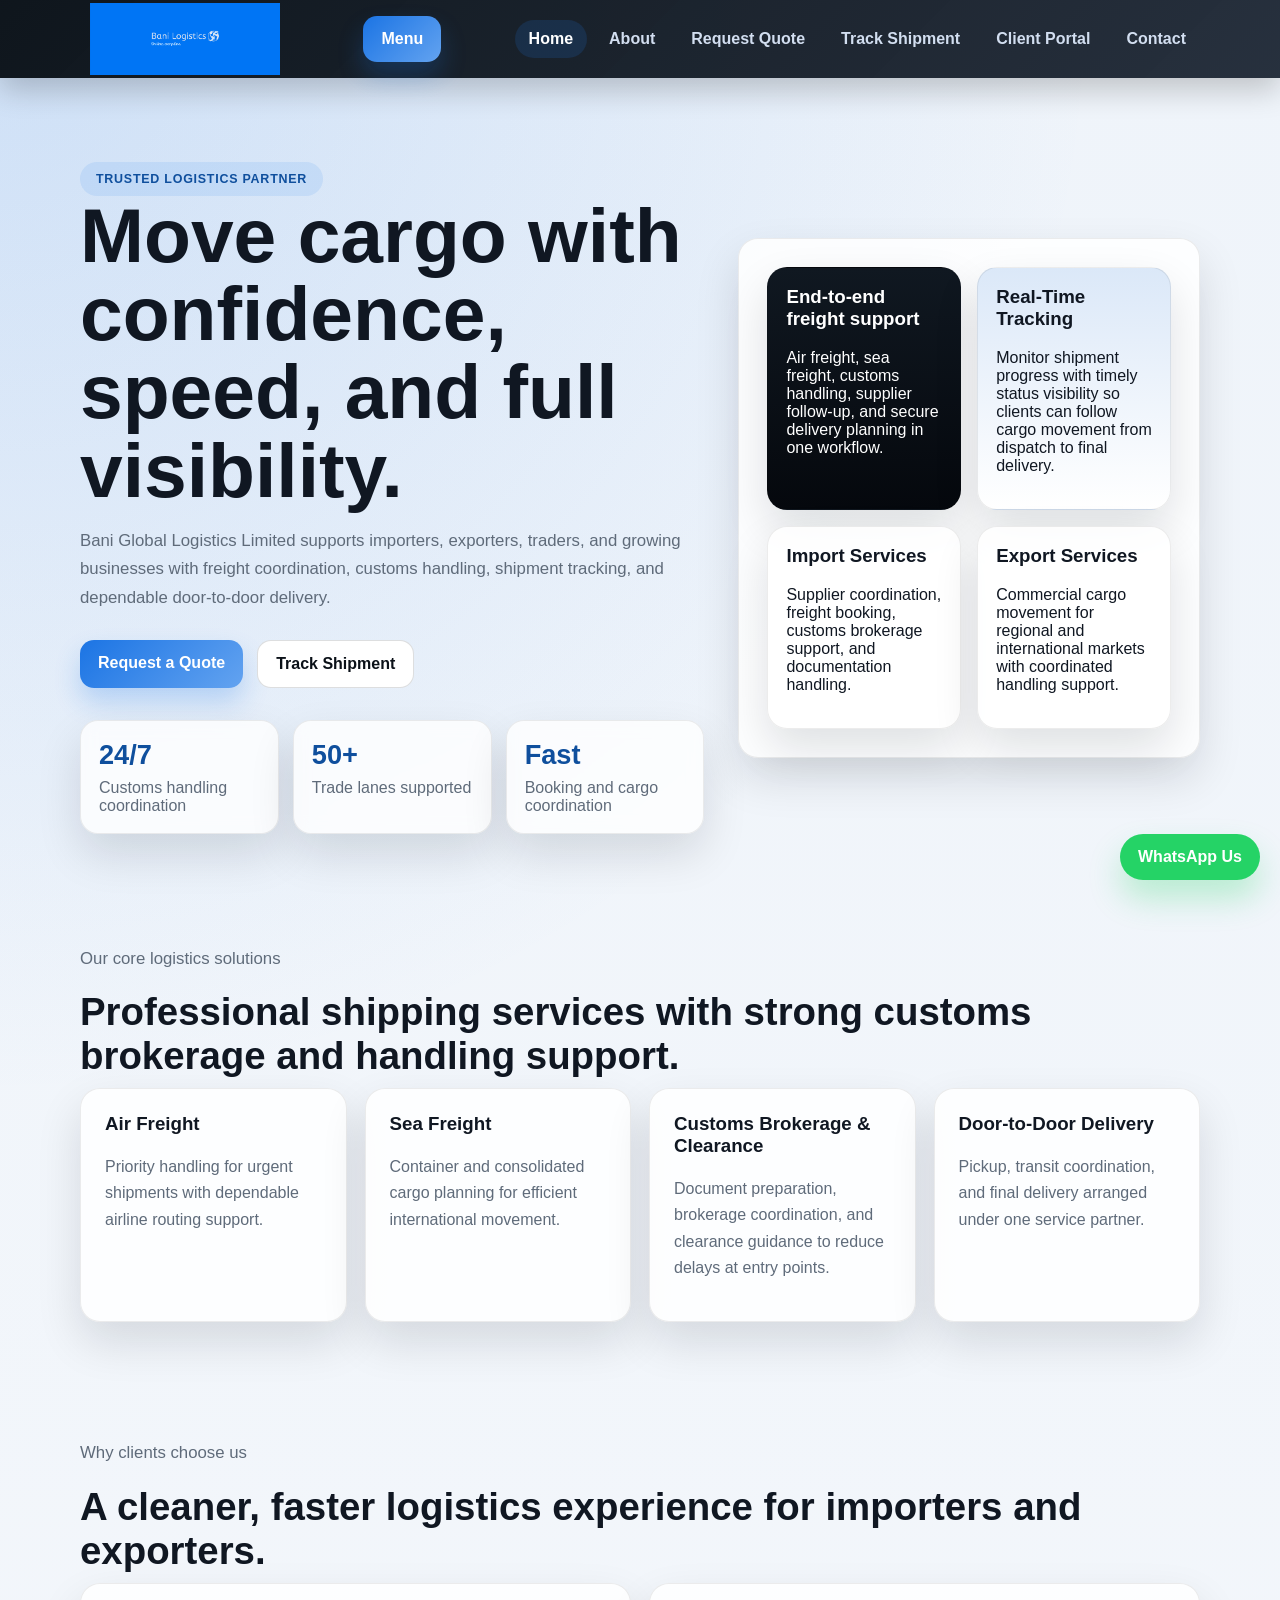
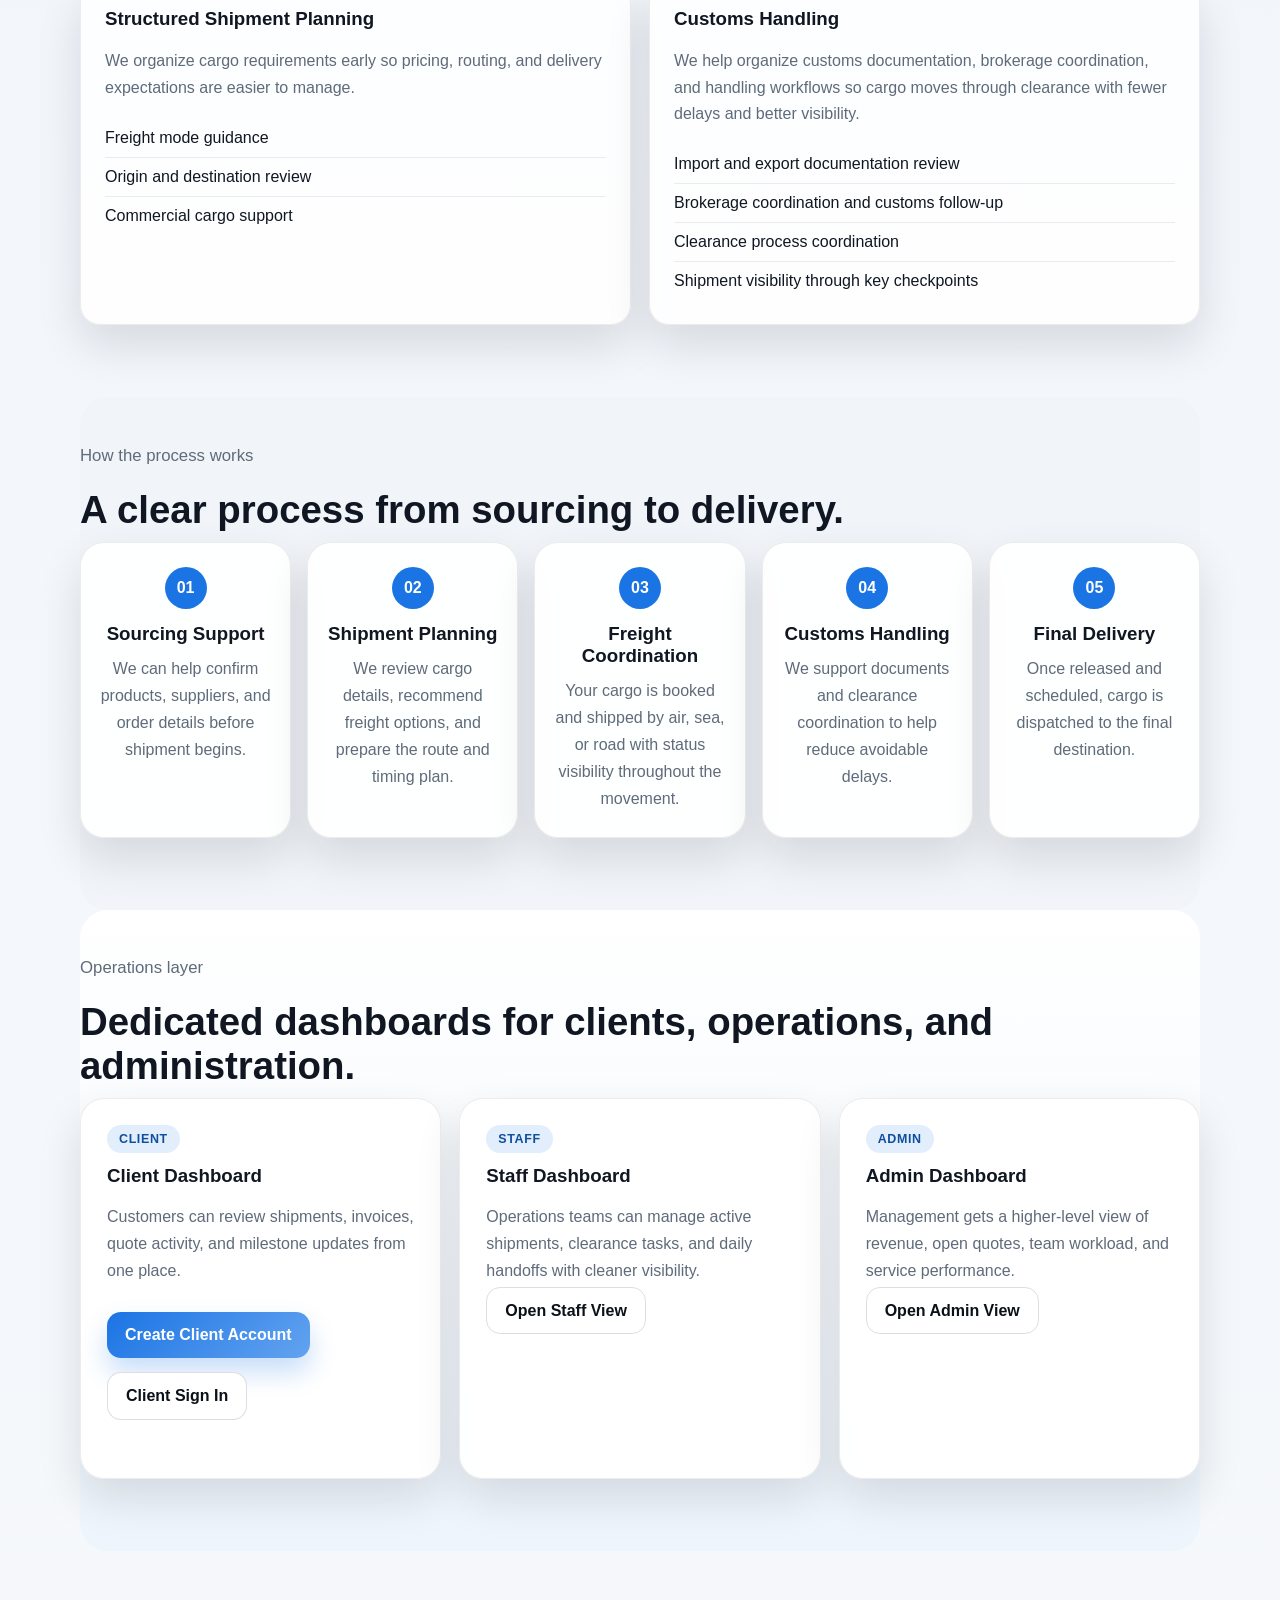
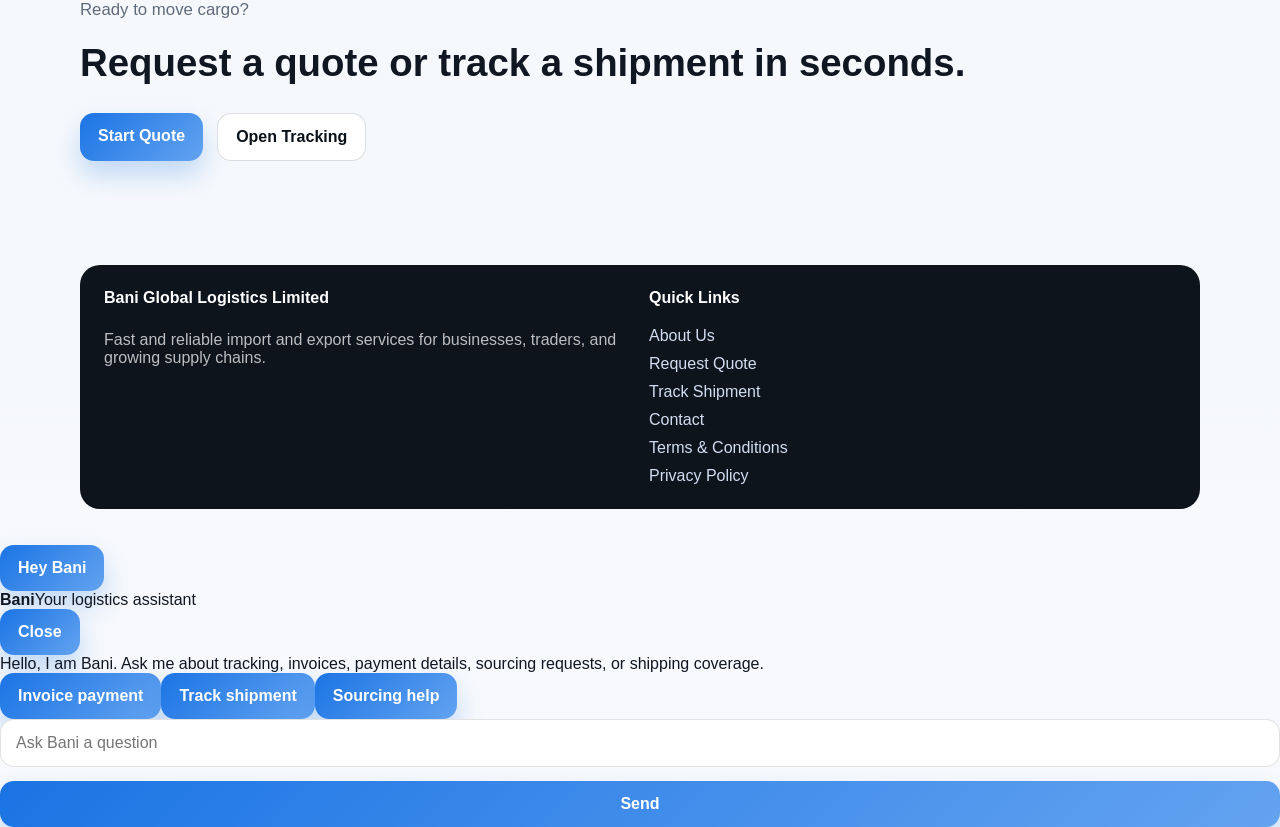
==== commit 3ebda9d5: "Improve site usability and mobile navigation" ====
--- a/index.html
+++ b/index.html
@@ -14,9 +14,10 @@
     <header class="site-header">
       <div class="nav-wrap">
         <a class="brand" href="index.html" aria-label="Bani Global Logistics Limited home">
-          <img src="images/logo.png" alt="Bani Global Logistics Limited Logo">
+          <img src="logo.png" alt="Bani Global Logistics Limited Logo">
         </a>
-        <nav class="site-nav" aria-label="Main navigation">
+        <button class="nav-toggle" type="button" aria-expanded="false" aria-controls="site-navigation">Menu</button>
+        <nav id="site-navigation" class="site-nav" aria-label="Main navigation">
           <a class="active" href="index.html">Home</a>
           <a href="about.html">About</a>
           <a href="quote.html">Request Quote</a>
@@ -240,5 +241,6 @@
     <a class="whatsapp-float" href="https://wa.me/254782013236" target="_blank" rel="noopener noreferrer">
       WhatsApp Us
     </a>
+    <script src="script.js"></script>
   </body>
 </html>
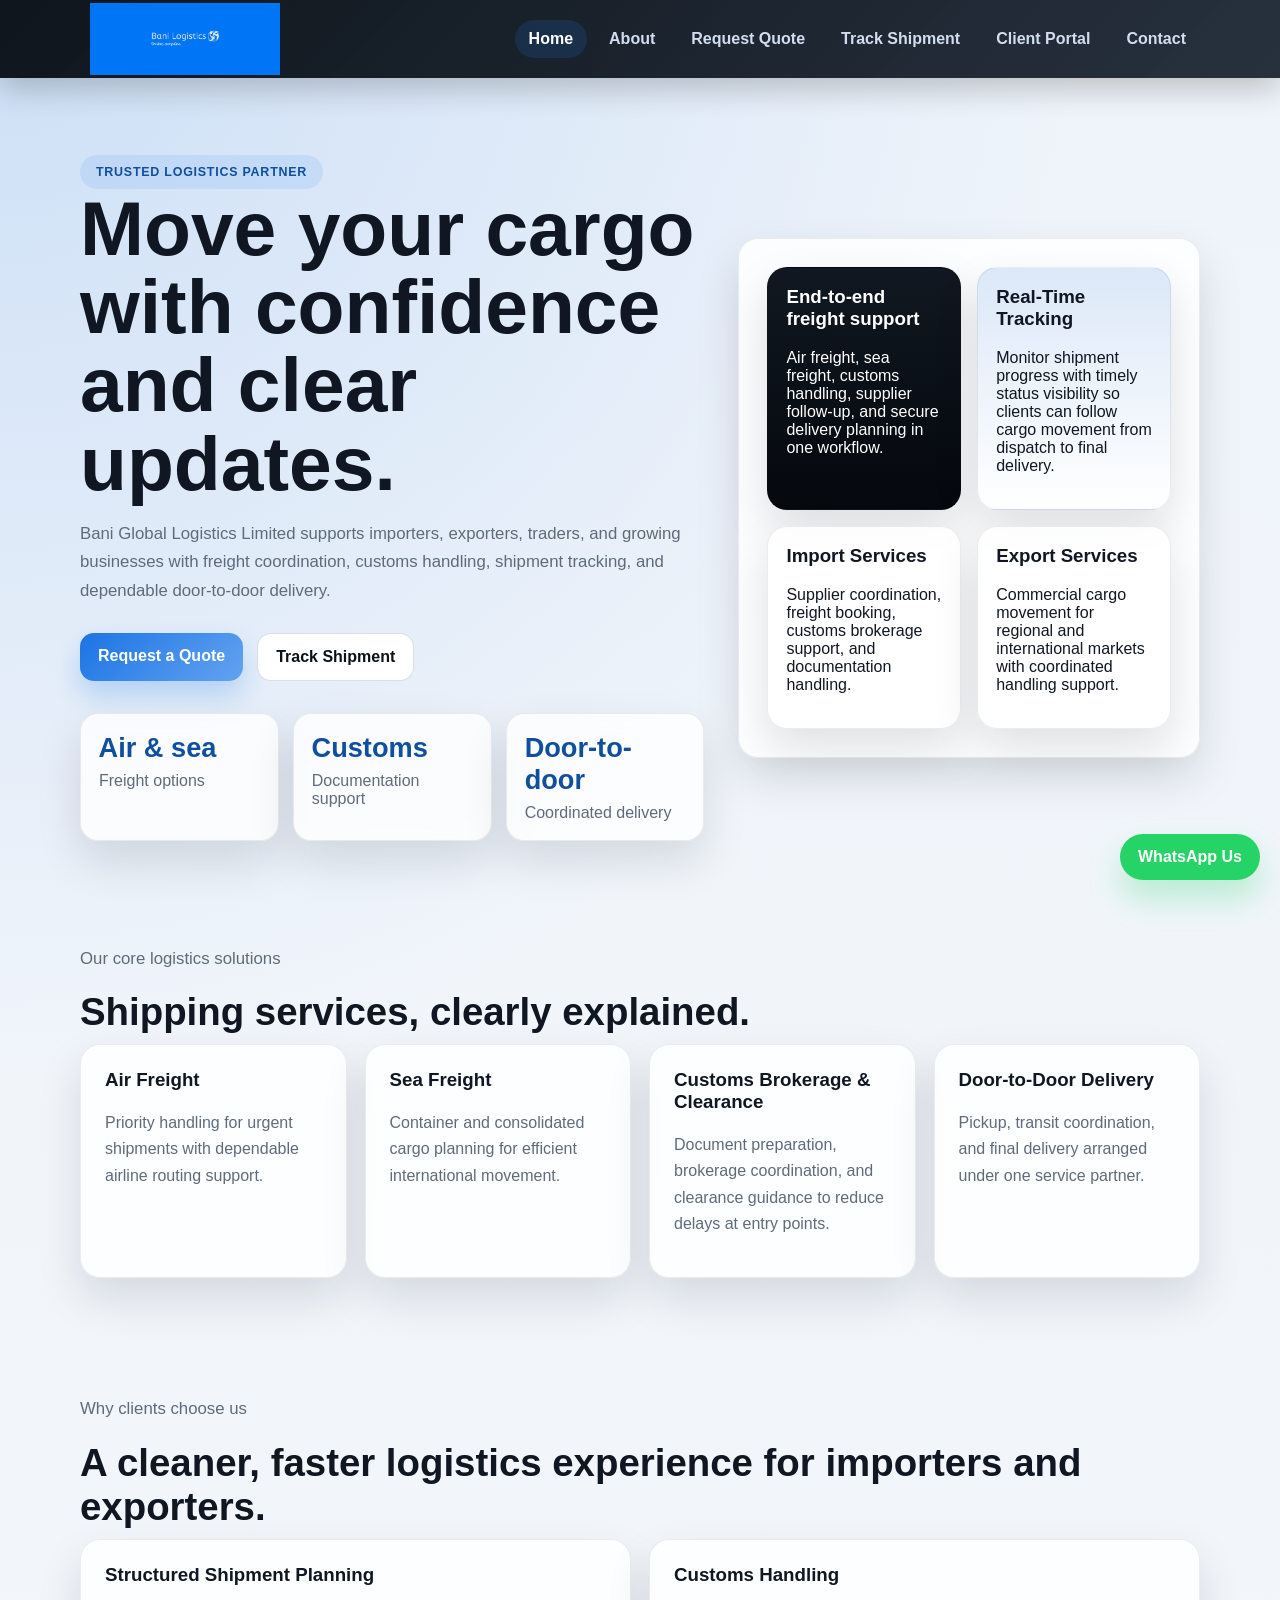
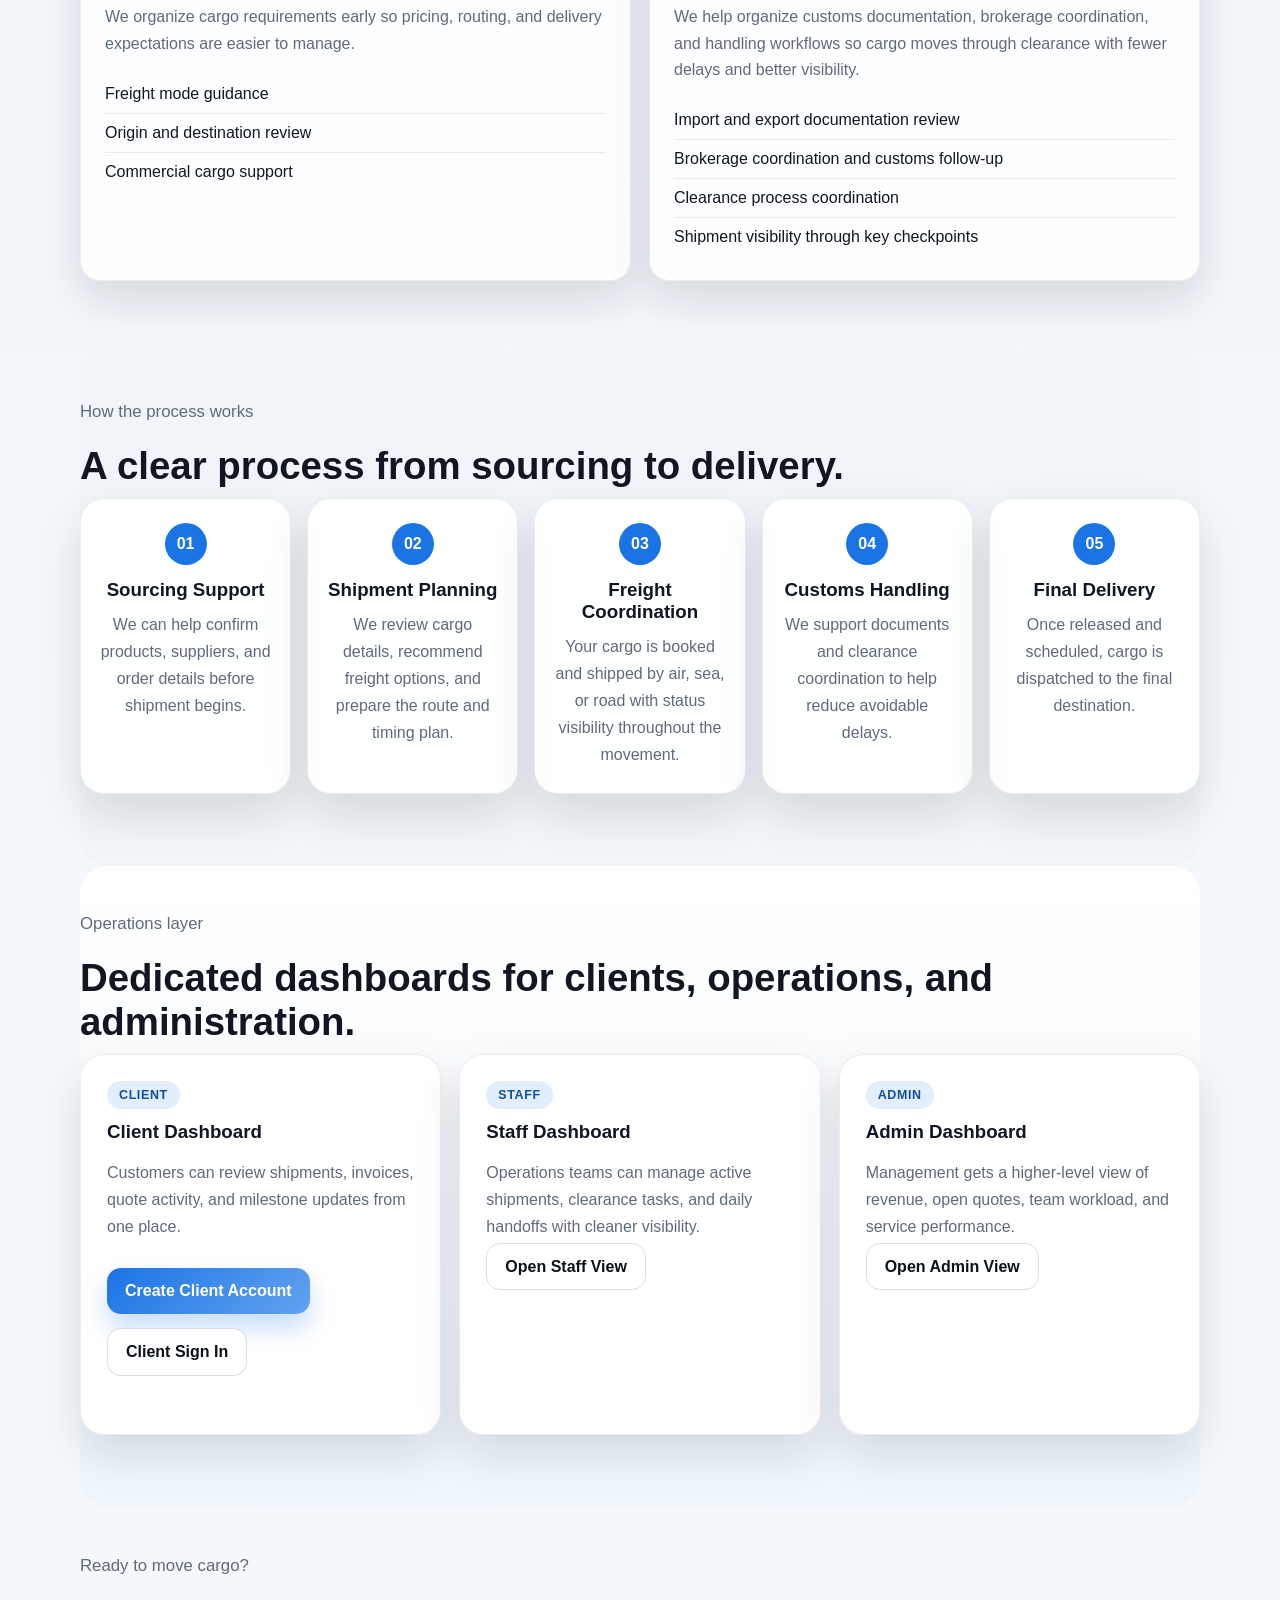
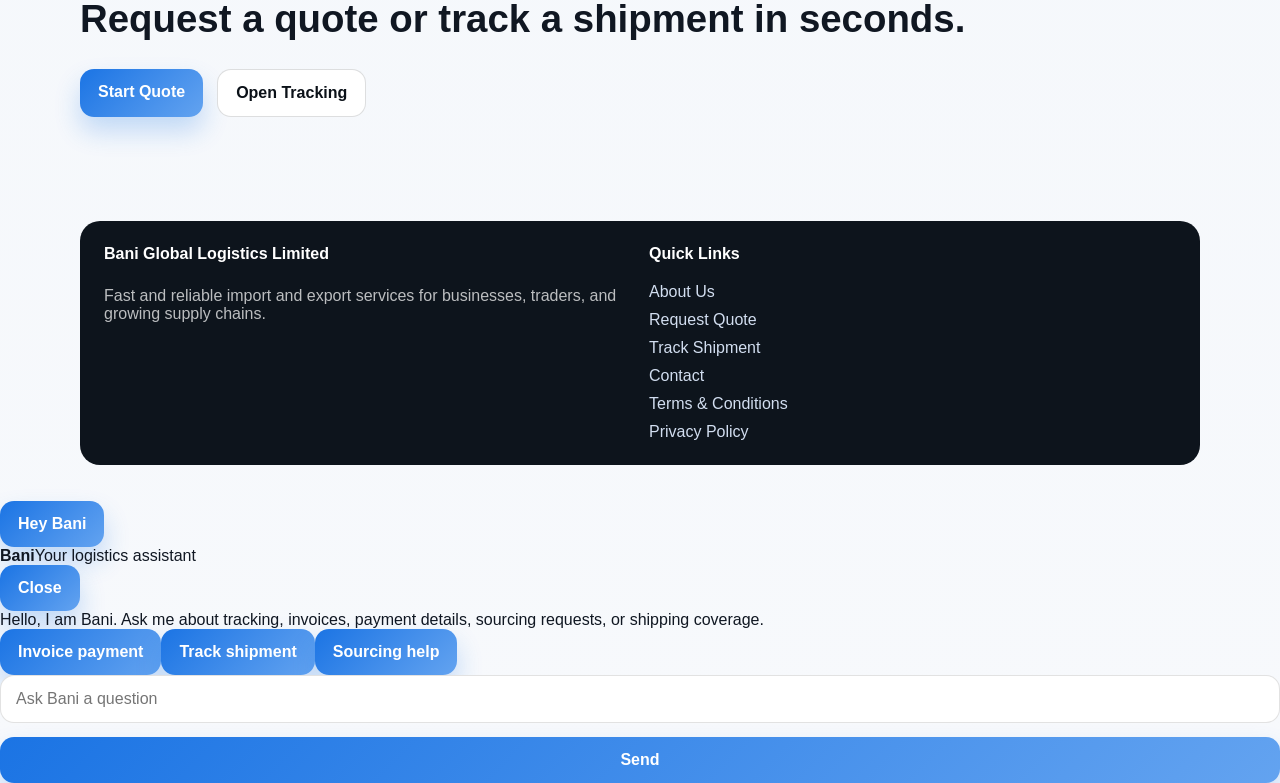
==== commit e4d25e0d: "Improve visitor flows and quote request feedback" ====
--- a/index.html
+++ b/index.html
@@ -32,7 +32,7 @@
       <section class="hero">
         <div class="hero-copy">
           <div class="eyebrow">Trusted logistics partner</div>
-          <h1>Move cargo with confidence, speed, and full visibility.</h1>
+          <h1>Move your cargo with confidence and clear updates.</h1>
           <p>
             Bani Global Logistics Limited supports importers, exporters, traders, and growing
             businesses with freight coordination, customs handling, shipment
@@ -44,16 +44,16 @@
           </div>
           <div class="hero-stats">
             <div class="stat-chip">
-              <strong>24/7</strong>
-              <span>Customs handling coordination</span>
+              <strong>Air & sea</strong>
+              <span>Freight options</span>
             </div>
             <div class="stat-chip">
-              <strong>50+</strong>
-              <span>Trade lanes supported</span>
+              <strong>Customs</strong>
+              <span>Documentation support</span>
             </div>
             <div class="stat-chip">
-              <strong>Fast</strong>
-              <span>Booking and cargo coordination</span>
+              <strong>Door-to-door</strong>
+              <span>Coordinated delivery</span>
             </div>
           </div>
         </div>
@@ -88,7 +88,7 @@
 
       <section class="section">
         <p class="section-intro">Our core logistics solutions</p>
-        <h2 class="section-title">Professional shipping services with strong customs brokerage and handling support.</h2>
+        <h2 class="section-title">Shipping services, clearly explained.</h2>
         <div class="services-grid">
           <article class="service-card">
             <h3>Air Freight</h3>
--- a/css/style.css
+++ b/css/style.css
@@ -1040,3 +1040,111 @@
     padding: 12px 16px;
   }
 }
+
+
+/* User-friendly navigation and focus states */
+.nav-toggle {
+  display: none;
+  min-height: 44px;
+  padding: 10px 14px;
+  border: 1px solid rgba(255, 255, 255, 0.35);
+  border-radius: 12px;
+  background: transparent;
+  color: #ffffff;
+  box-shadow: none;
+}
+
+:focus-visible {
+  outline: 3px solid #f2a64a;
+  outline-offset: 3px;
+}
+
+input,
+textarea,
+select {
+  min-height: 48px;
+}
+
+@media (max-width: 820px) {
+  .nav-wrap {
+    display: grid;
+    grid-template-columns: minmax(0, 1fr) auto;
+    gap: 12px 16px;
+    padding: 12px 0;
+  }
+
+  .nav-toggle {
+    display: inline-flex;
+    align-items: center;
+    justify-content: center;
+  }
+
+  .nav-toggle:hover {
+    transform: none;
+    background: rgba(255, 255, 255, 0.12);
+  }
+
+  .site-nav {
+    display: none;
+    grid-column: 1 / -1;
+    width: 100%;
+    align-items: stretch;
+    flex-direction: column;
+    gap: 4px;
+    padding: 4px 0 8px;
+  }
+
+  .site-nav.is-open {
+    display: flex;
+  }
+
+  .site-nav a {
+    min-height: 44px;
+    display: flex;
+    align-items: center;
+    padding: 11px 14px;
+    border-radius: 12px;
+  }
+}
+
+@media (prefers-reduced-motion: reduce) {
+  *,
+  *::before,
+  *::after {
+    scroll-behavior: auto !important;
+    animation-duration: 0.01ms !important;
+    animation-iteration-count: 1 !important;
+    transition-duration: 0.01ms !important;
+  }
+}
+
+
+.contact-action-card {
+  align-content: start;
+}
+
+.contact-actions {
+  display: flex;
+  flex-wrap: wrap;
+  gap: 12px;
+  margin: 8px 0;
+}
+
+.contact-actions .button {
+  display: inline-flex;
+  min-height: 48px;
+  align-items: center;
+  justify-content: center;
+}
+
+.form-note {
+  color: var(--muted);
+  font-size: 0.92rem;
+  line-height: 1.6;
+}
+
+.form-note a {
+  color: var(--accent-deep);
+  text-decoration: underline;
+  text-underline-offset: 2px;
+}
